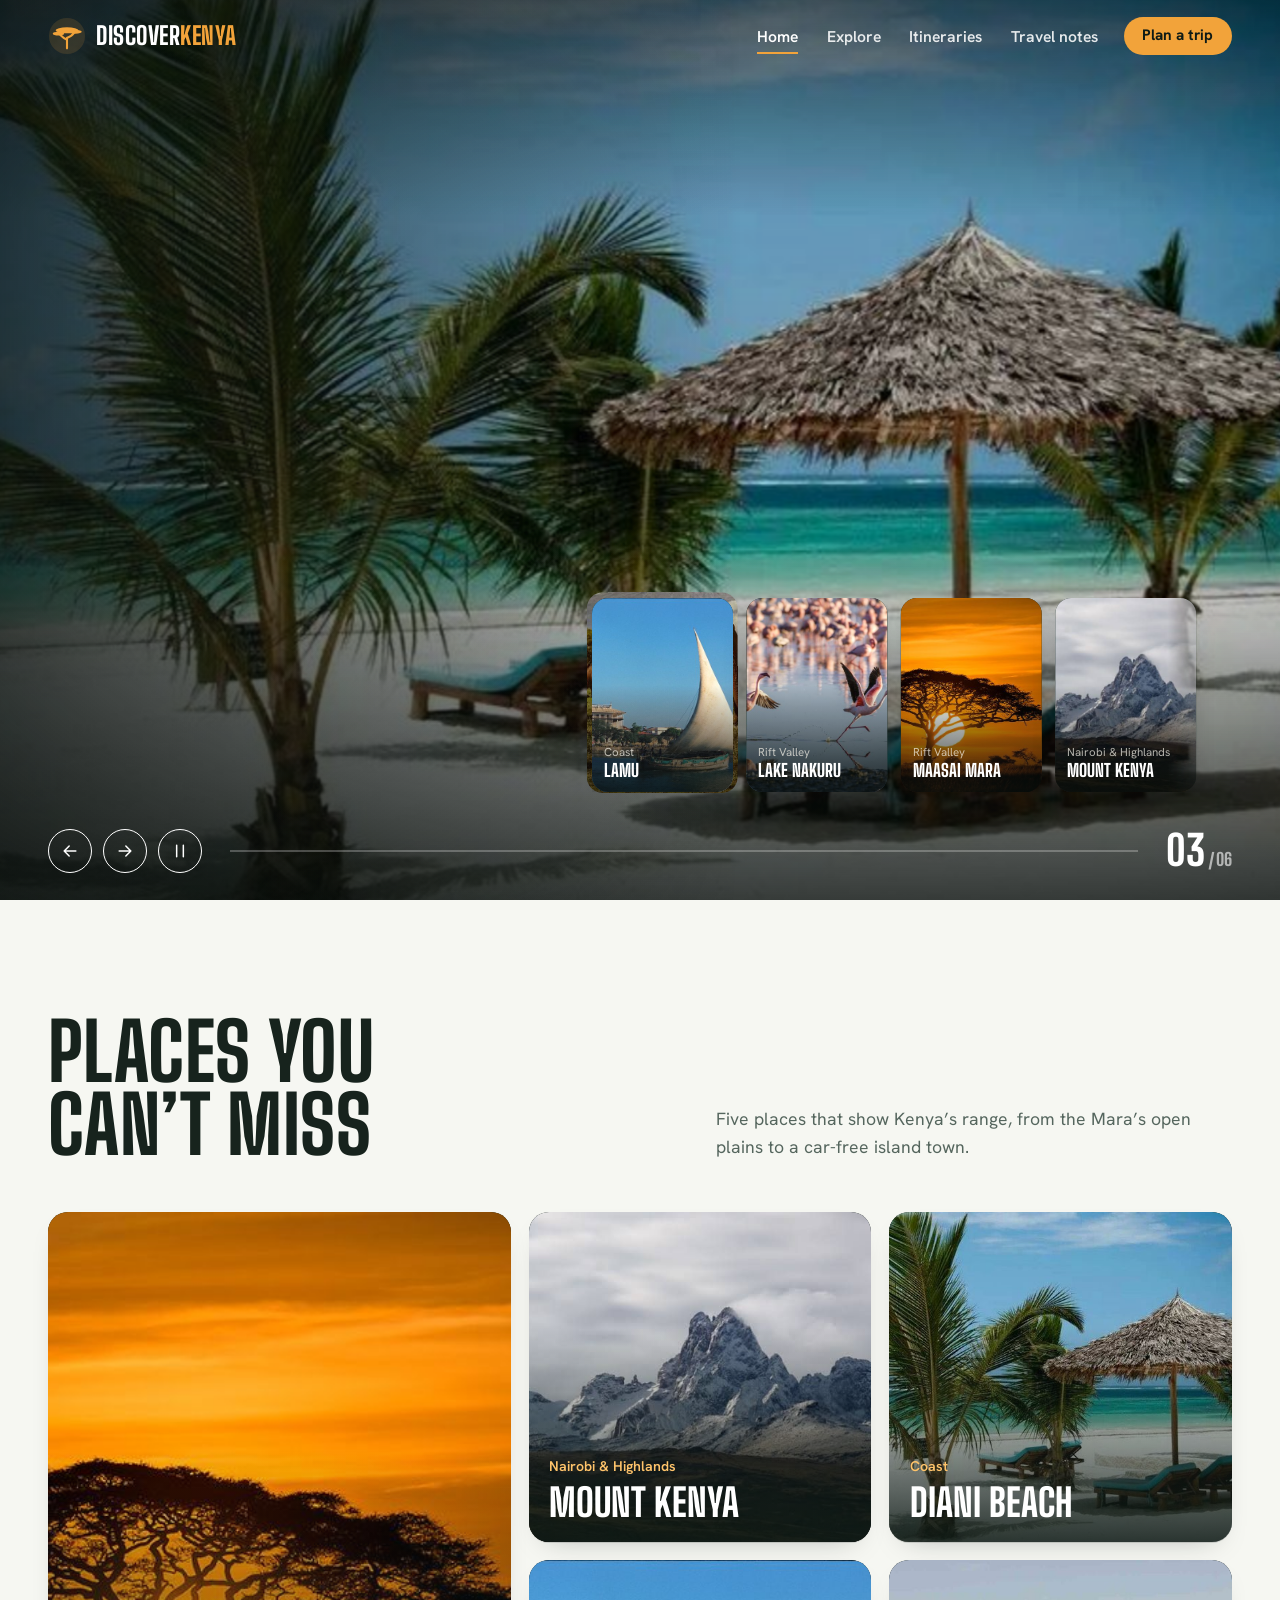
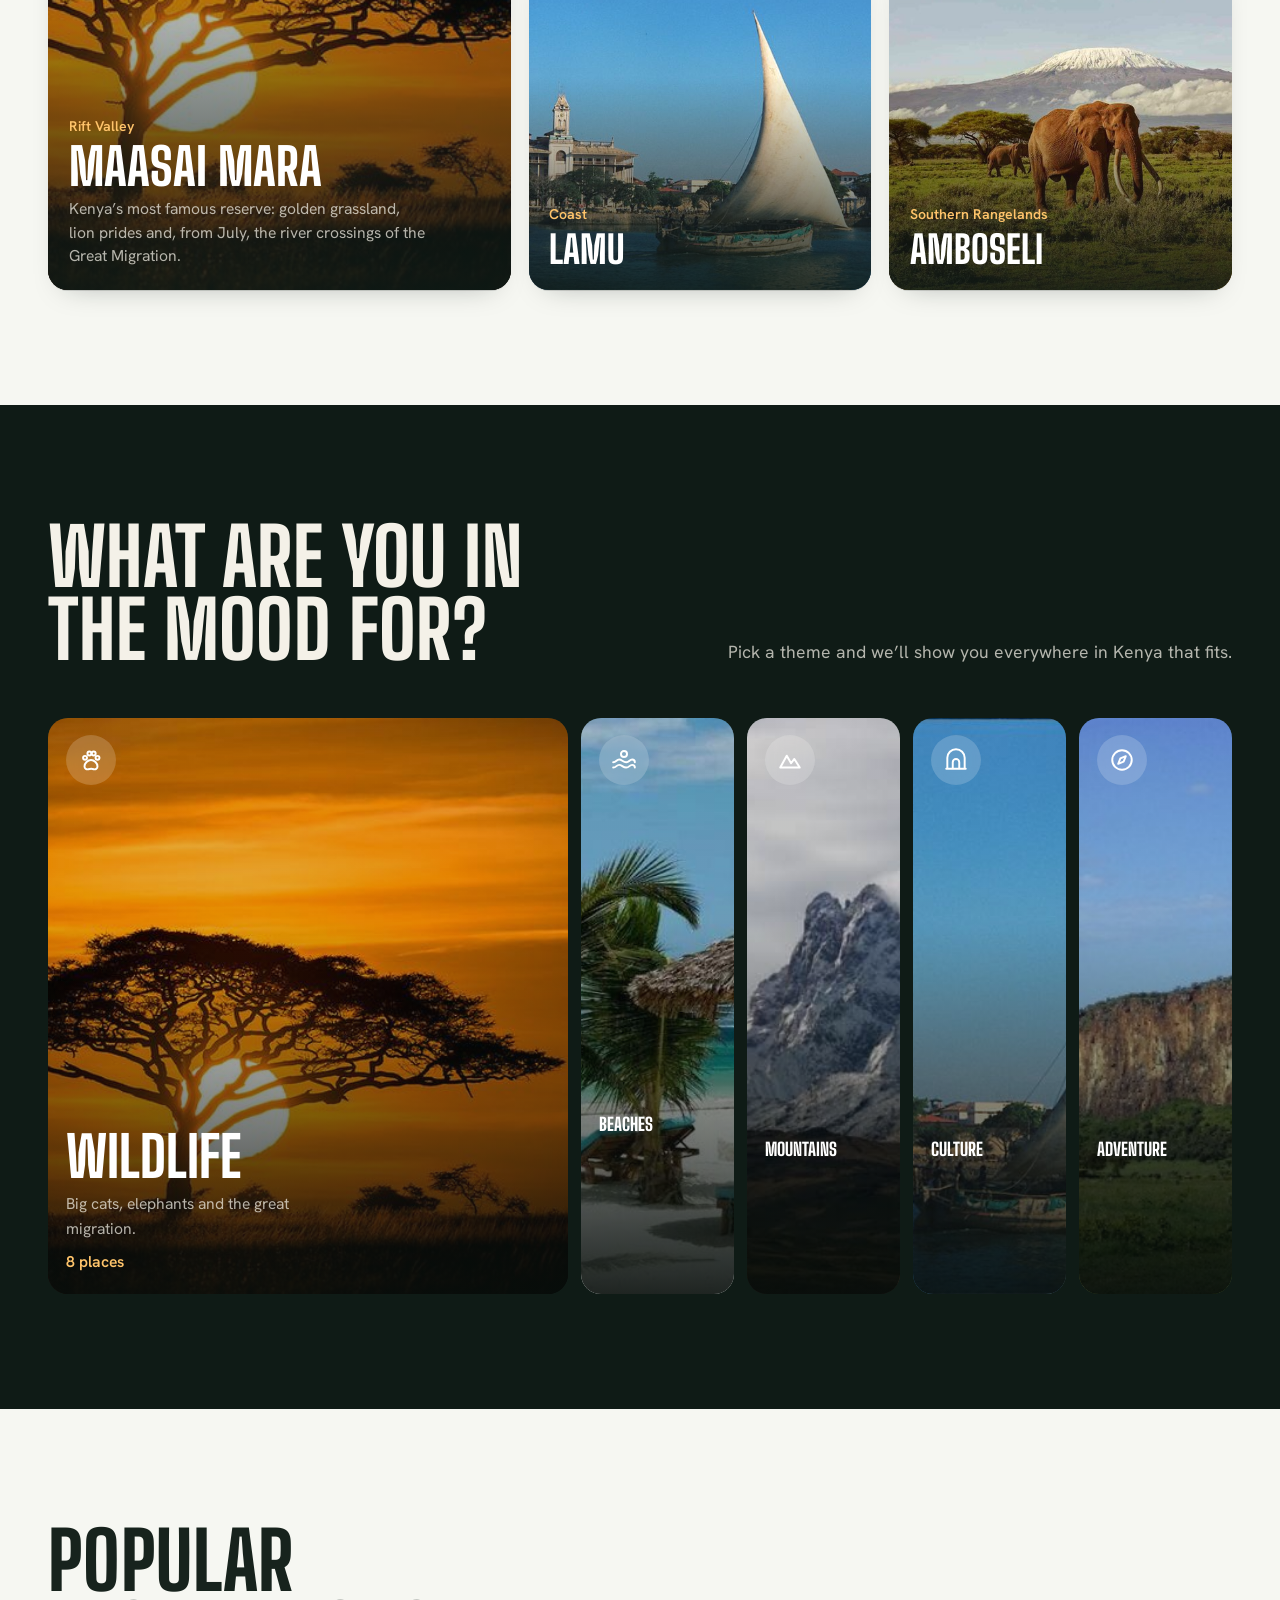
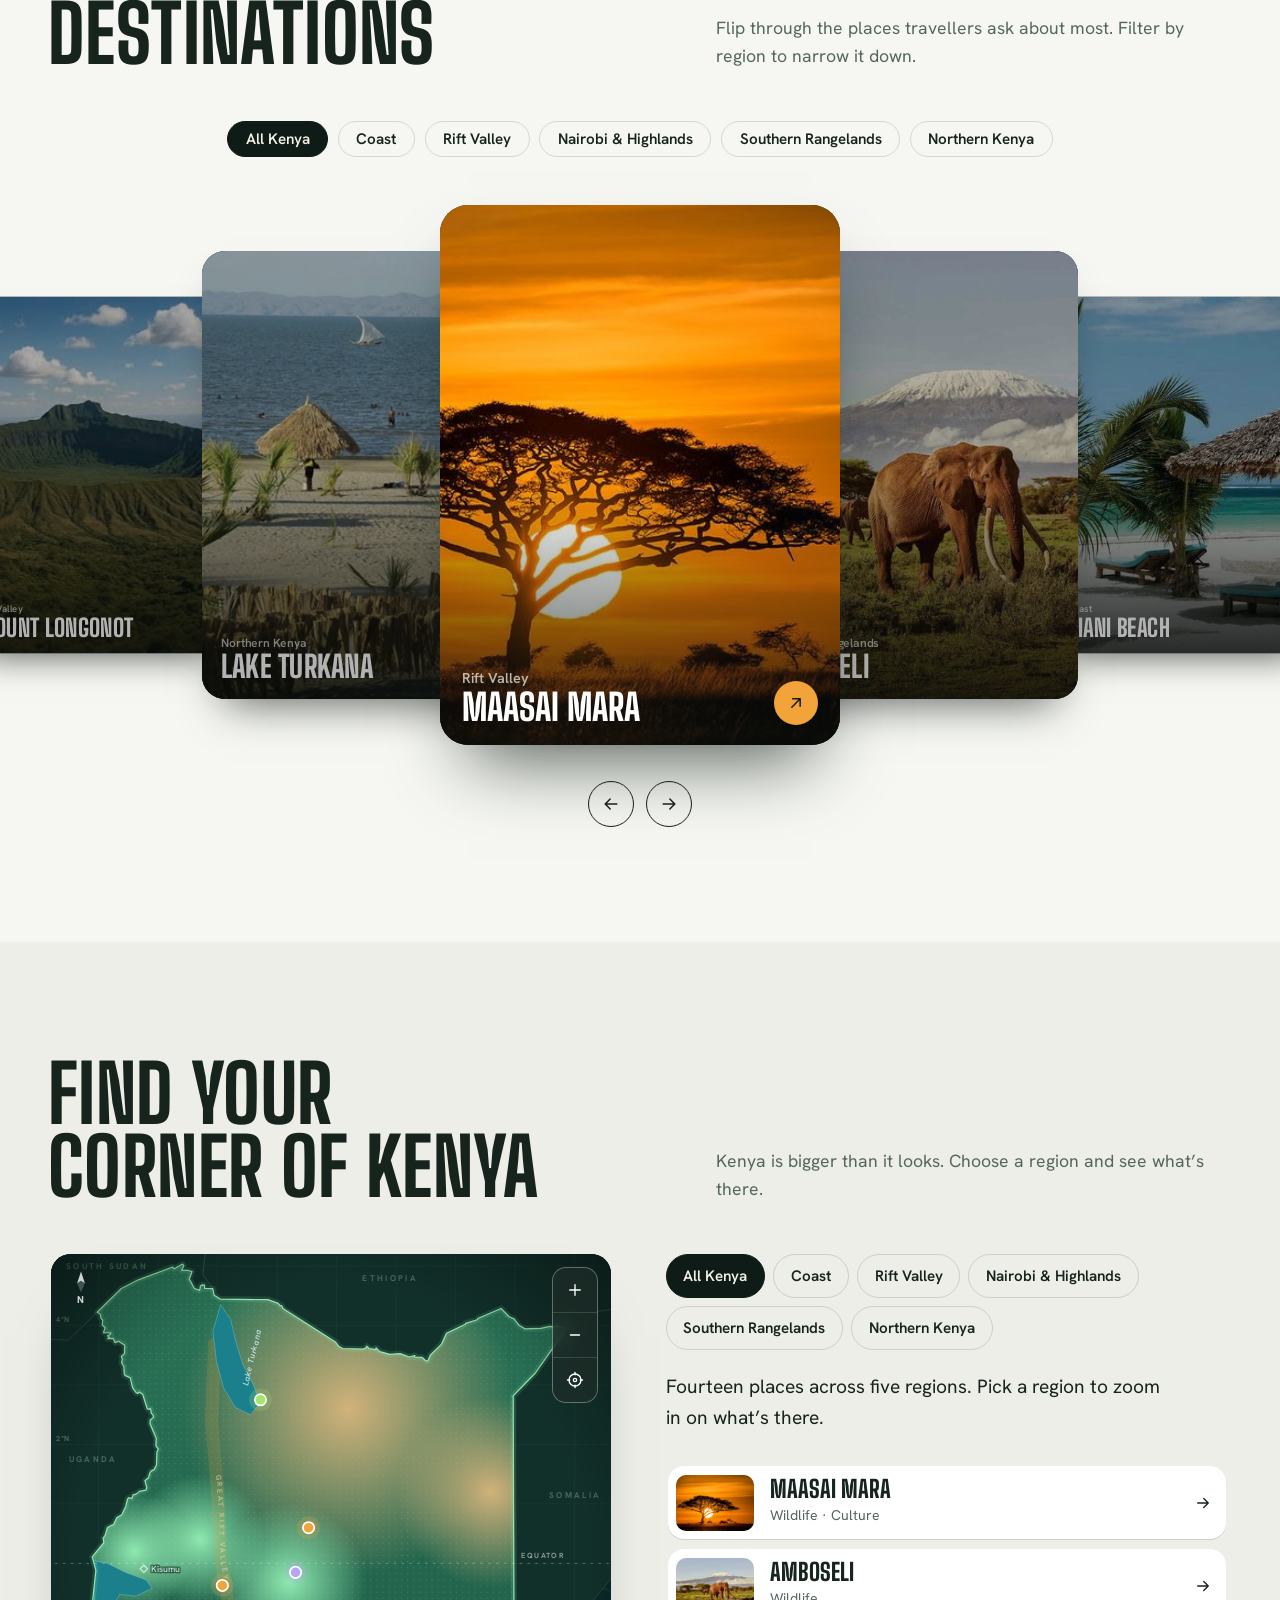
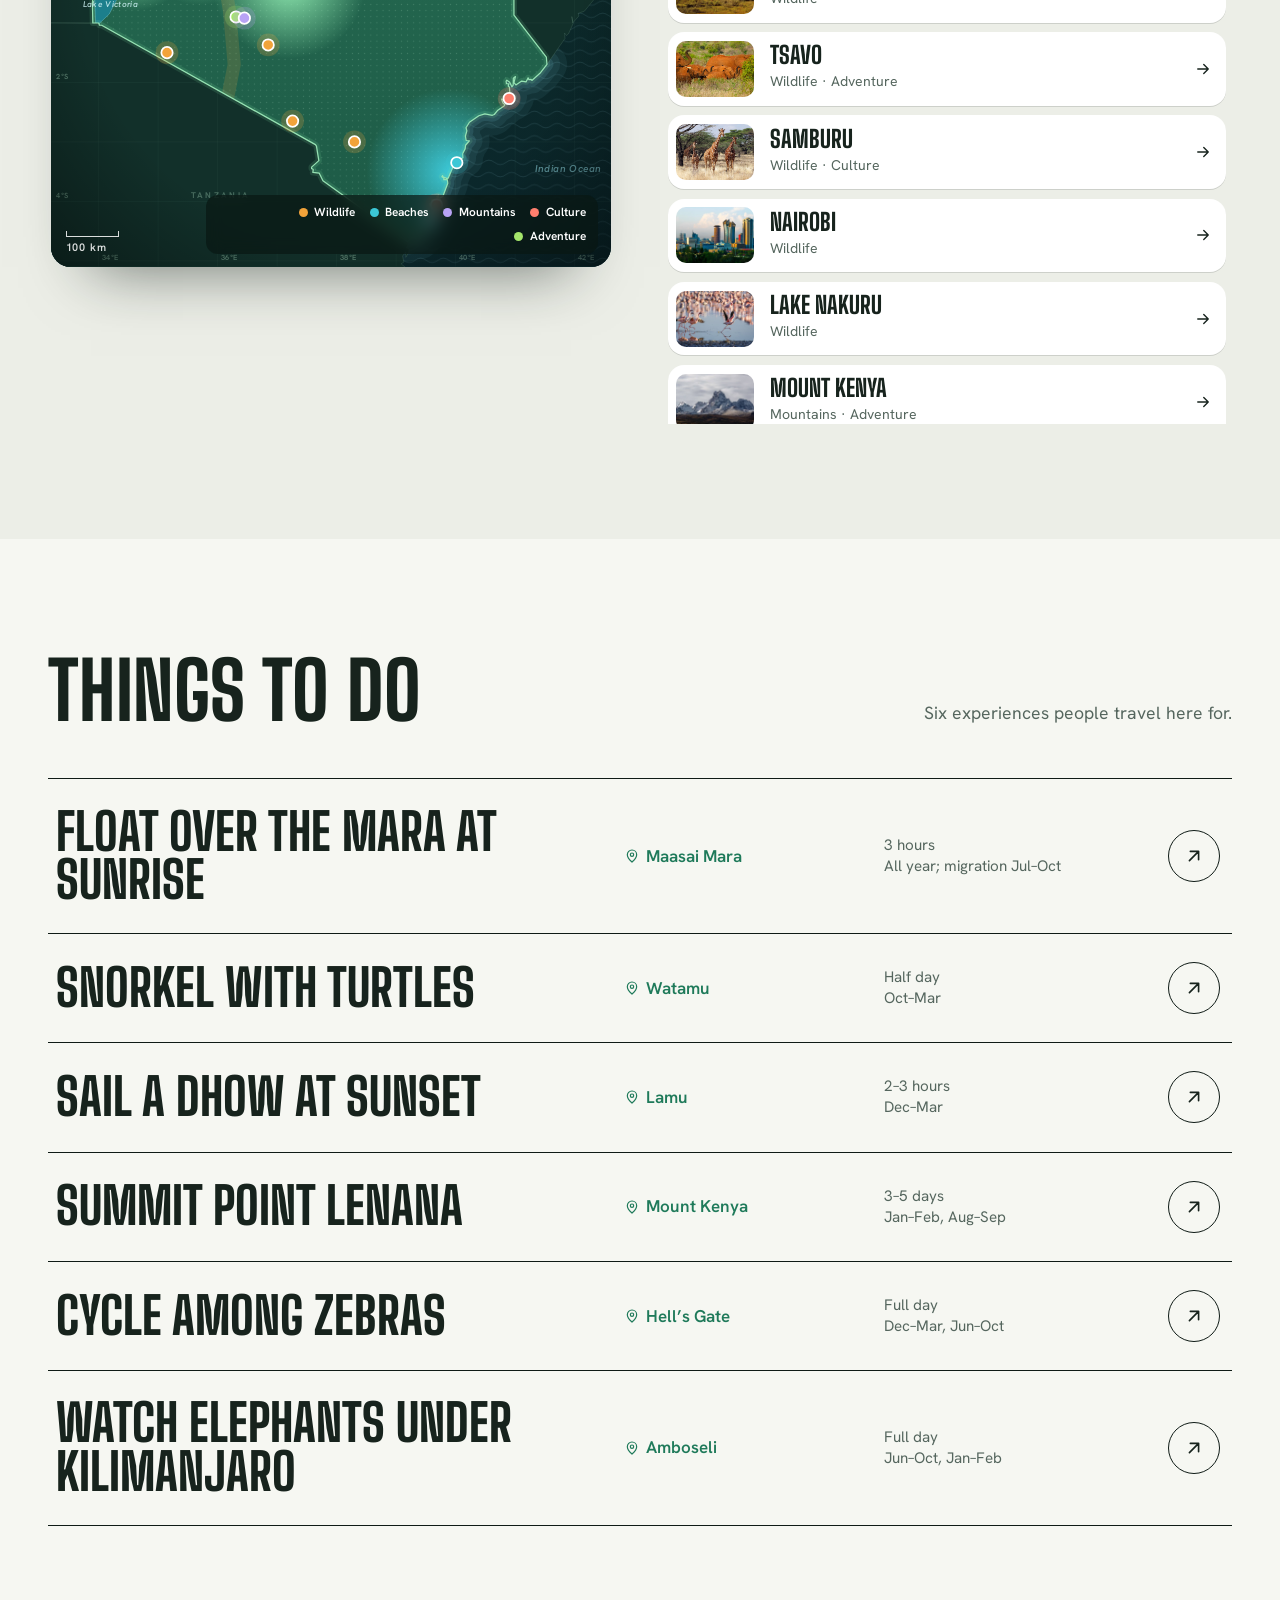
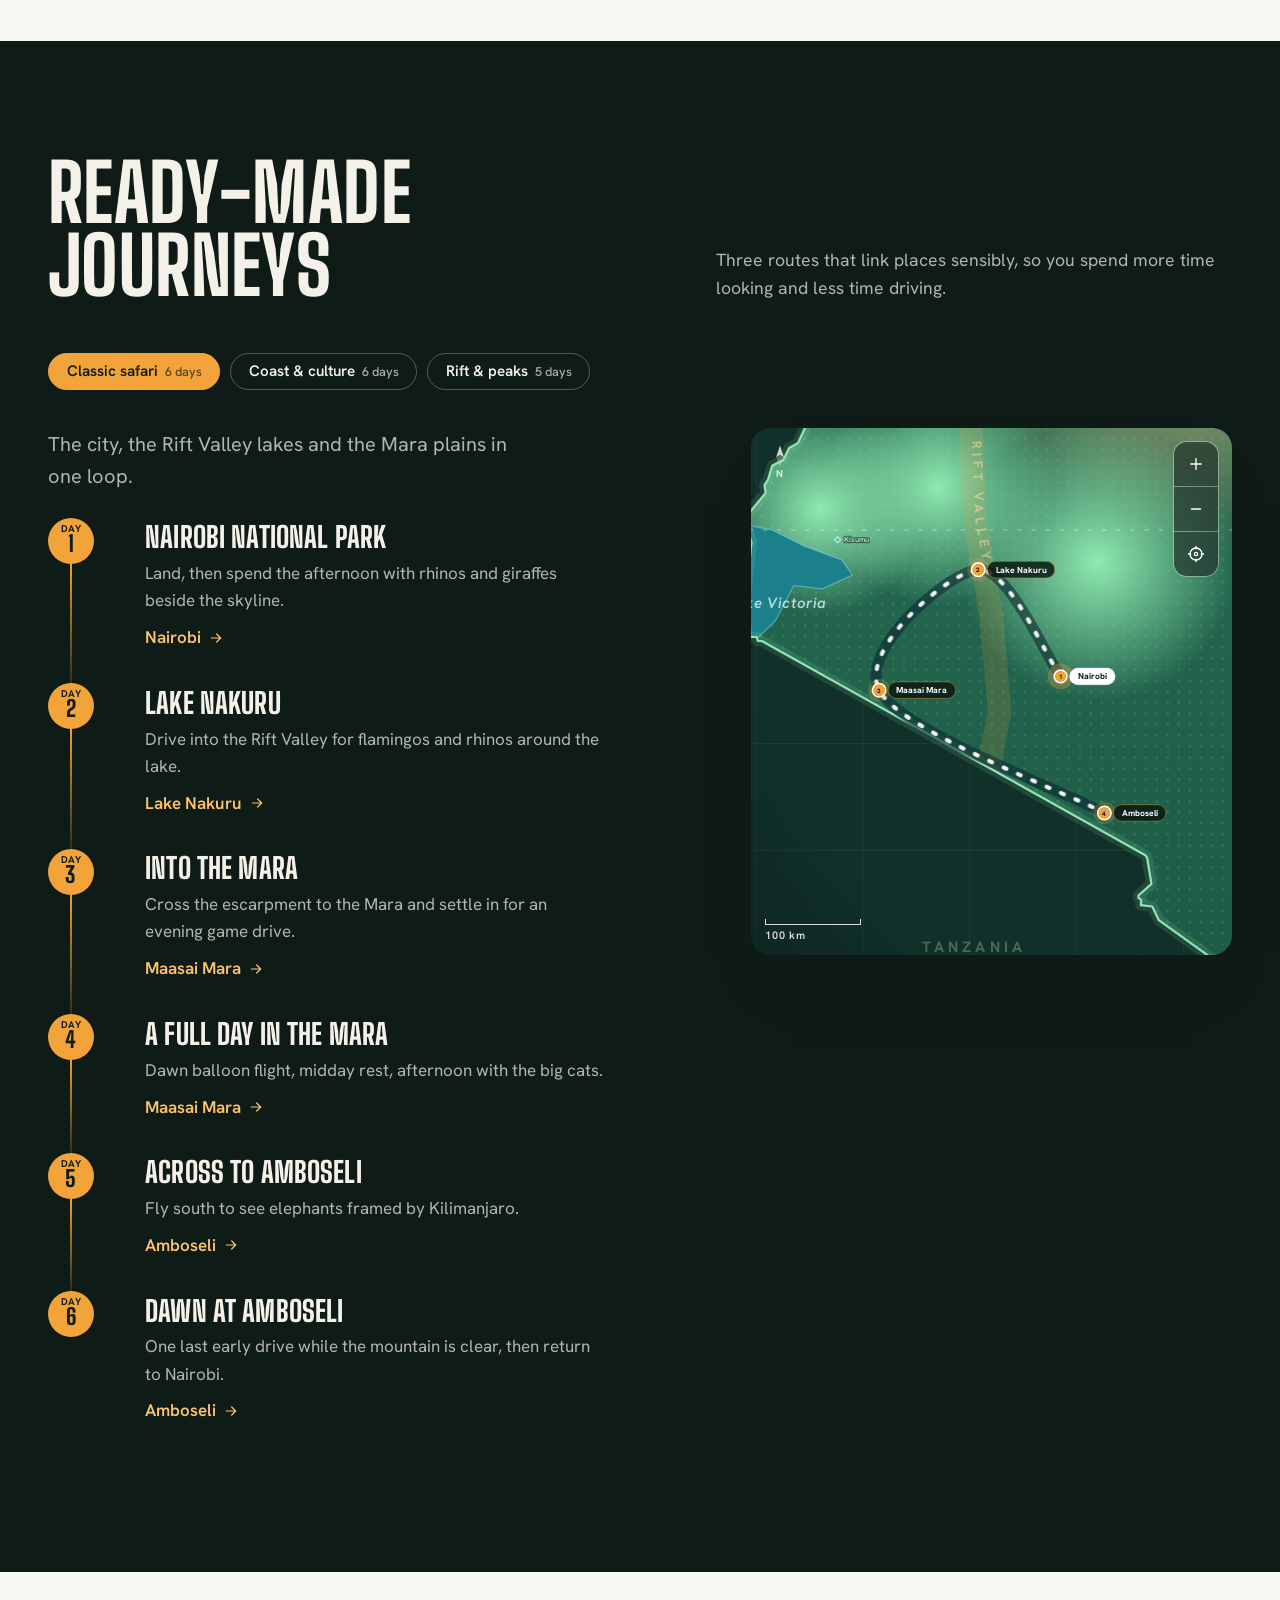
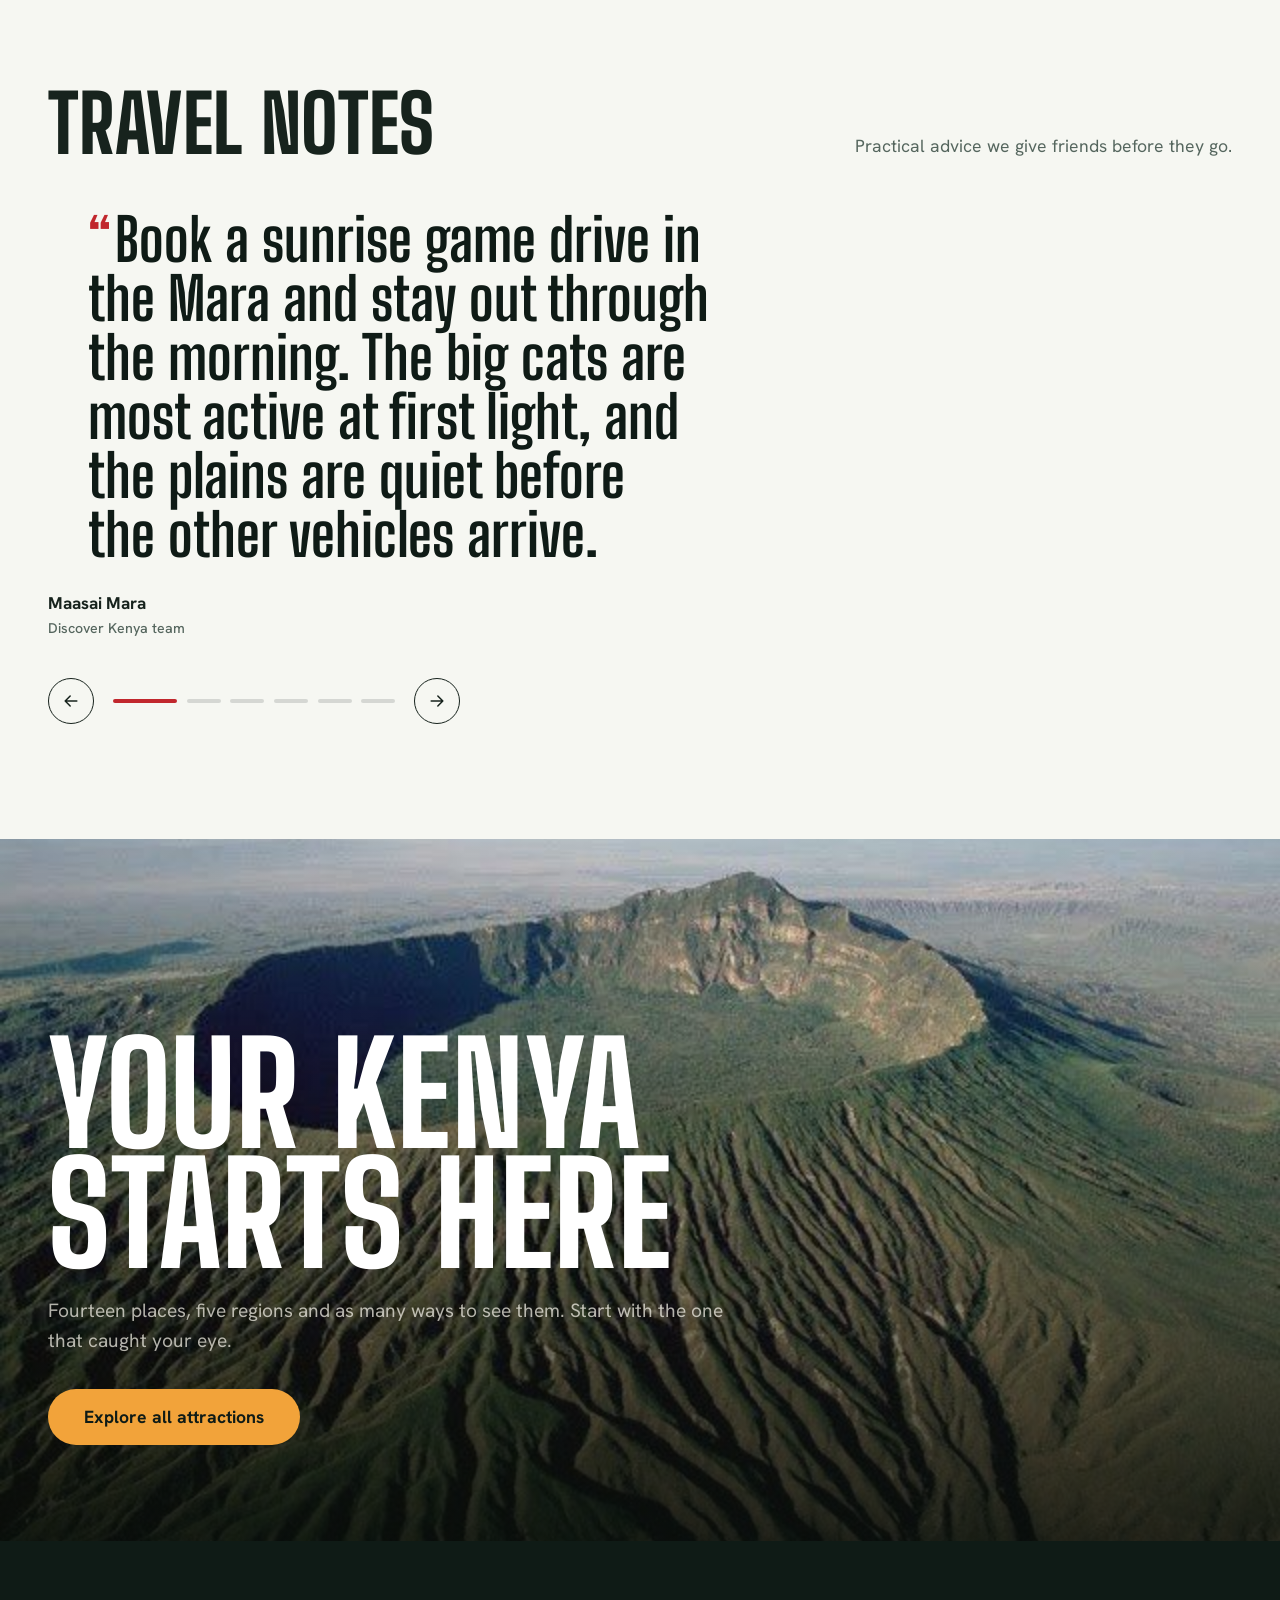
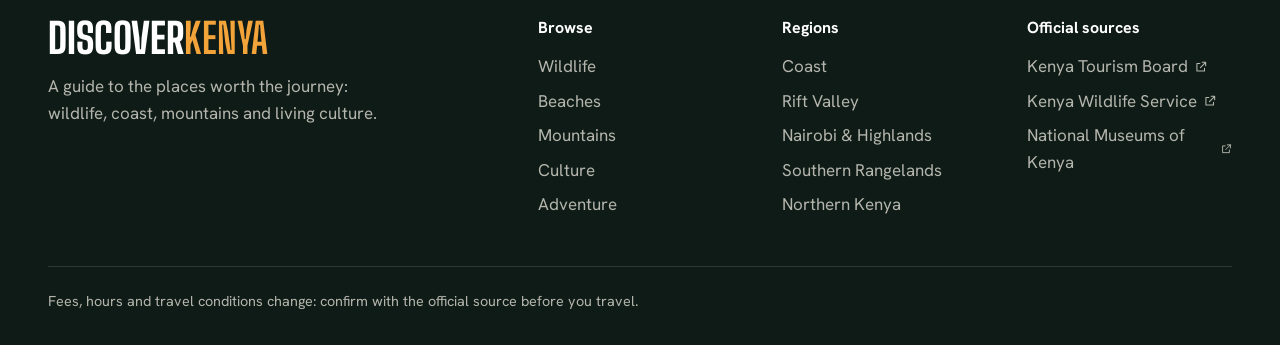
==== index.html @ 77f74a58 "Add files via upload" ====
<!DOCTYPE html>
<html lang="en">
<head>
  <meta charset="UTF-8">
  <meta name="viewport" content="width=device-width, initial-scale=1, viewport-fit=cover">
  <meta name="color-scheme" content="light">
  <meta name="theme-color" content="#0f1b16">
  <title>Discover Kenya — Safaris, Beaches, Mountains and Culture</title>
  <meta name="description" content="Explore Kenya's most remarkable places: wildlife reserves, white-sand coast, glacier-topped mountains and living Swahili culture.">
  <meta name="theme-color" content="#0f1b16">
  <link rel="icon" href="assets/favicon.svg" type="image/svg+xml">

  <link rel="preconnect" href="https://fonts.googleapis.com">
  <link rel="preconnect" href="https://fonts.gstatic.com" crossorigin>
  <link href="https://fonts.googleapis.com/css2?family=Big+Shoulders+Display:wght@700;800;900&family=Hanken+Grotesk:wght@400;500;600;700&display=swap" rel="stylesheet">

  <link rel="stylesheet" href="css/base.css">
  <link rel="stylesheet" href="css/components.css">
  <link rel="stylesheet" href="css/home.css">
</head>
<body data-page="home">

  <a class="skip-link" href="#main">Skip to content</a>
  <header data-site-header></header>

  <main id="main">

    <!-- 1. HERO: the next card grows to fill the screen while the current image expands out -->
    <section class="hero" id="hero" aria-roledescription="carousel" aria-label="Featured destinations">
      <h1 class="visually-hidden">Discover Kenya’s most remarkable places</h1>
      <div class="hero__stage" data-hero-stage>
        <div class="hero__layers" data-hero-layers></div>
        <div class="hero__shade" aria-hidden="true"></div>

        <div class="hero__content" data-hero-content aria-live="polite">
          <p class="hero__region" data-hero-region></p>
          <p class="hero__name display" data-hero-name></p>
          <p class="hero__text" data-hero-text></p>
          <div class="hero__actions">
            <a class="btn btn--lg" href="explore.html" data-hero-link>See this place</a>
            <a class="btn btn--lg btn--glass" href="explore.html">Explore all</a>
          </div>
        </div>

        <div class="hero__rail" data-hero-cards aria-label="Choose a destination"></div>

        <div class="hero__controls">
          <button class="round-btn" type="button" aria-label="Previous destination" data-hero-prev></button>
          <button class="round-btn" type="button" aria-label="Next destination" data-hero-next></button>
          <button class="round-btn hero__pause" type="button" aria-label="Pause slideshow" aria-pressed="false" data-hero-pause></button>
          <div class="hero__progress" aria-hidden="true"><span data-hero-progress></span></div>
          <p class="hero__counter display" data-hero-counter aria-hidden="true"></p>
        </div>
      </div>
    </section>

    <!-- 2. FEATURED ATTRACTIONS -->
    <section class="section featured" id="featured" aria-labelledby="featured-title">
      <div class="wrap">
        <header class="section-head">
          <h2 id="featured-title">Places you can’t miss</h2>
          <p>Five places that show Kenya’s range, from the Mara’s open plains to a car-free island town.</p>
        </header>
        <div class="featured__grid" data-featured-grid></div>
      </div>
    </section>

    <!-- 3. EXPLORE BY CATEGORY -->
    <section class="section section--dark categories" id="categories" aria-labelledby="cat-title">
      <div class="wrap">
        <header class="section-head">
          <h2 id="cat-title">What are you in the mood for?</h2>
          <p>Pick a theme and we’ll show you everywhere in Kenya that fits.</p>
        </header>
        <ul class="cat-list" data-category-list></ul>
      </div>
    </section>

    <!-- 4. POPULAR DESTINATIONS -->
    <section class="section destinations" id="destinations" aria-labelledby="dest-title">
      <div class="wrap">
        <header class="section-head">
          <h2 id="dest-title">Popular destinations</h2>
          <p>Flip through the places travellers ask about most. Filter by region to narrow it down.</p>
        </header>
        <div class="chips destinations__filters" data-destination-filters role="group" aria-label="Filter destinations by region"></div>
      </div>
      <div class="destinations__stage" data-destination-carousel tabindex="0" aria-roledescription="carousel" aria-label="Popular destinations"></div>
      <div class="destinations__nav">
        <button class="round-btn" type="button" aria-label="Previous destination" data-destination-prev></button>
        <button class="round-btn" type="button" aria-label="Next destination" data-destination-next></button>
      </div>
    </section>

    <!-- 5. REGIONAL MAP -->
    <section class="section section--salt regions" id="regions" aria-labelledby="regions-title">
      <div class="wrap">
        <header class="section-head">
          <h2 id="regions-title">Find your corner of Kenya</h2>
          <p>Kenya is bigger than it looks. Choose a region and see what’s there.</p>
        </header>
        <div class="regions__layout">
          <div class="regions__map" data-region-map></div>
          <div class="regions__panel">
            <div class="regions__tabs" role="tablist" aria-label="Regions" data-region-tabs></div>
            <div class="regions__detail" data-region-detail role="tabpanel" aria-live="polite"></div>
          </div>
        </div>
      </div>
    </section>

    <!-- 6. FEATURED EXPERIENCES -->
    <section class="section experiences" id="experiences" aria-labelledby="exp-title">
      <div class="wrap">
        <header class="section-head">
          <h2 id="exp-title">Things to do</h2>
          <p>Six experiences people travel here for.</p>
        </header>
        <ul class="exp-list" data-experience-list></ul>
      </div>
    </section>

    <!-- 7. SUGGESTED ITINERARIES -->
    <section class="section section--dark itineraries" id="itineraries" aria-labelledby="iti-title">
      <div class="wrap">
        <header class="section-head">
          <h2 id="iti-title">Ready-made journeys</h2>
          <p>Three routes that link places sensibly, so you spend more time looking and less time driving.</p>
        </header>
        <div class="chips itineraries__tabs" role="tablist" aria-label="Itineraries" data-itinerary-tabs></div>
        <div class="itineraries__layout">
          <ol class="itinerary" data-itinerary-days></ol>
          <div class="itineraries__map" data-itinerary-map></div>
        </div>
      </div>
    </section>

    <!-- 8. TESTIMONIALS -->
    <section class="section stories" id="stories" aria-labelledby="stories-title">
      <div class="wrap">
        <header class="section-head">
          <h2 id="stories-title">Travel notes</h2>
          <p>Practical advice we give friends before they go.</p>
        </header>
        <div class="stories__slider" data-story-slider>
          <figure class="stories__quote" data-story-quote aria-live="polite"></figure>
          <div class="stories__controls">
            <button class="round-btn" type="button" aria-label="Previous story" data-story-prev></button>
            <div class="stories__dots" data-story-dots></div>
            <button class="round-btn" type="button" aria-label="Next story" data-story-next></button>
          </div>
        </div>
      </div>
    </section>

    <!-- 9. FINAL CTA -->
    <section class="cta" id="cta" aria-labelledby="cta-title">
      <img class="cta__bg" src="images/home-cta.jpg" alt="" width="1600" height="900">
      <div class="cta__inner wrap">
        <h2 id="cta-title">Your Kenya starts here</h2>
        <p>Fourteen places, five regions and as many ways to see them. Start with the one that caught your eye.</p>
        <a class="btn btn--lg" href="explore.html">Explore all attractions</a>
      </div>
    </section>

  </main>

  <footer data-site-footer></footer>

  <script src="js/data.js"></script>
  <script src="js/icons.js"></script>
  <script src="js/geo.js"></script>
  <script src="js/map.js"></script>
  <script src="js/main.js"></script>
  <script src="js/motion.js"></script>
  <script src="js/home.js"></script>
</body>
</html>
---- css/base.css ----
/* ==========================================================================
   base.css — design tokens, reset, typography, layout primitives
   Palette is drawn from the Kenyan flag and the landscape: forest green,
   flag red, sunset amber, with cool salt-grey for reading surfaces.
   ========================================================================== */

:root {
  /* colour */
  --ink: #0f1b16;
  --ink-2: #172a22;
  --forest: #0e4d3a;
  --leaf: #1f7a5a;
  --amber: #f2a33a;
  --amber-2: #ffc46b;
  --flag: #c1272d;
  --salt: #eceee7;
  --paper: #f6f7f2;
  --dust: #d9c7a3;
  --text: #17231d;
  --muted: #55665e;
  --line: rgba(15, 27, 22, .14);
  --on-dark: #f4f1e8;
  --on-dark-muted: rgba(244, 241, 232, .72);

  /* type */
  --font-display: 'Big Shoulders Display', 'Oswald', 'Bebas Neue', 'Arial Narrow', Impact, sans-serif;
  --font-body: 'Hanken Grotesk', 'Segoe UI', system-ui, -apple-system, sans-serif;

  /* shape + space */
  --radius: 20px;
  --radius-sm: 12px;
  --gutter: clamp(1.1rem, 4vw, 3rem);
  --maxw: 1320px;
  --header-h: 72px;

  /* motion */
  --ease: cubic-bezier(.2, .7, .2, 1);
  --ease-out: cubic-bezier(.23, 1, .32, 1);      /* strong ease-out: entrances, reveals */
  --ease-io: cubic-bezier(.77, 0, .175, 1);      /* strong ease-in-out: things moving on screen */
  --safe-top: env(safe-area-inset-top, 0px);
  --safe-bottom: env(safe-area-inset-bottom, 0px);
}

*, *::before, *::after { box-sizing: border-box; }
html { -webkit-text-size-adjust: 100%; -webkit-tap-highlight-color: transparent; overscroll-behavior-x: none; scroll-behavior: smooth; scroll-padding-top: calc(var(--header-h) + 16px); }
body {
  margin: 0; background: var(--paper); color: var(--text);
  font-family: var(--font-body); font-size: 1.0625rem; line-height: 1.6;
  -webkit-font-smoothing: antialiased; text-rendering: optimizeLegibility; overflow-x: clip;
}
img, svg { display: block; max-width: 100%; }
img { height: auto; }
a { color: inherit; text-decoration-thickness: 1px; text-underline-offset: .2em; }
button { font: inherit; color: inherit; cursor: pointer; }
ul, ol { margin: 0; padding: 0; list-style: none; }
h1, h2, h3, h4, p, figure, dl, dd { margin: 0; }
[hidden] { display: none !important; }

/* display type: tall, condensed, set tight */
h1, h2, h3, .display {
  font-family: var(--font-display); font-weight: 800; line-height: .92;
  text-transform: uppercase; letter-spacing: .005em;
}
h2 { font-size: clamp(2.6rem, 6.2vw, 5.2rem); text-wrap: balance; }
h1, h3 { text-wrap: balance; }
.hero__counter, .gal__count, .dial__center b, .when__row dd { font-variant-numeric: tabular-nums; }
select { background-color: #fff; color: var(--ink); }
h3 { font-size: clamp(1.5rem, 2.4vw, 2rem); line-height: 1; }

p { max-width: 62ch; }
.lead { font-size: clamp(1.15rem, 1.6vw, 1.4rem); line-height: 1.55; color: var(--text); }

/* touch: no 300ms delay, no long-press selection on controls, 16px inputs so iOS never zooms */
button, a, [role="button"], summary, select, input { touch-action: manipulation; }
button, [role="button"], .chip, .rtab, .round-btn, .btn { -webkit-user-select: none; user-select: none; -webkit-touch-callout: none; }
input, textarea, select { font-size: max(16px, 1rem); }

/* scroll reveal (js/motion.js tags elements with data-reveal) */
.reveal-ready [data-reveal] { opacity: 0; transform: translate3d(0, 28px, 0); transition: opacity .8s var(--ease-out), transform .9s var(--ease-out); transition-delay: var(--d, 0ms); }
.reveal-ready [data-reveal].is-in { opacity: 1; transform: none; }
.reveal-ready [data-reveal="fade"] { transform: none; }
.reveal-ready [data-reveal="scale"] { transform: scale(.96); }
.reveal-ready [data-reveal="scale"].is-in { transform: none; }

/* accessibility */
:focus-visible { outline: 3px solid var(--amber); outline-offset: 3px; border-radius: 4px; }
.skip-link { position: absolute; left: 1rem; top: -4rem; z-index: 200; background: var(--amber); color: var(--ink); padding: .7rem 1rem; border-radius: 999px; font-weight: 700; transition: top .2s; }
.skip-link:focus { top: 1rem; }
.visually-hidden { position: absolute !important; width: 1px; height: 1px; margin: -1px; overflow: hidden; clip: rect(0 0 0 0); white-space: nowrap; }

/* layout */
.wrap { width: min(100% - 2 * var(--gutter), var(--maxw)); margin-inline: auto; }
.section { padding-block: clamp(4.5rem, 9vw, 8.5rem); }
.section--dark { background: var(--ink); color: var(--on-dark); }
.section--salt { background: var(--salt); }

/* section heading: big display title on the left, a short line on the right */
.section-head { display: grid; gap: 1rem 3rem; margin-bottom: clamp(2rem, 4vw, 3.5rem); align-items: end; }
@media (min-width: 860px) { .section-head { grid-template-columns: 1.2fr 1fr; } .section-head p { justify-self: end; } }
.section-head p { color: var(--muted); font-size: 1.1rem; }
.section--dark .section-head p { color: var(--on-dark-muted); }

@media (prefers-reduced-motion: reduce) {
  html { scroll-behavior: auto; }
  .reveal-ready [data-reveal] { opacity: 1; transform: none; }
  *, *::before, *::after { animation-duration: .01ms !important; animation-iteration-count: 1 !important; transition-duration: .01ms !important; }
}
---- css/components.css ----
/* ==========================================================================
   components.css — header, footer, buttons, chips, cards, map
   ========================================================================== */

/* ---------- buttons ---------- */
.btn {
  display: inline-flex; align-items: center; justify-content: center; gap: .6rem;
  padding: .9rem 1.7rem; border-radius: 999px; border: 1.5px solid transparent;
  background: var(--amber); color: var(--ink); font-weight: 700; text-decoration: none; line-height: 1;
  transition: background .25s var(--ease), color .25s var(--ease), transform .25s var(--ease), border-color .25s;
}
@media (hover: hover) and (pointer: fine) { .btn:hover { background: var(--amber-2); } }
.btn:active { transform: scale(.97); }
.btn--sm { padding: .65rem 1.1rem; font-size: .95rem; }
.btn--lg { padding: 1.15rem 2.2rem; font-size: 1.1rem; }
.btn--ghost { background: transparent; color: inherit; border-color: currentColor; }
@media (hover: hover) and (pointer: fine) { .btn--ghost:hover { background: rgba(255, 255, 255, .14); } }
.btn--dark { background: var(--ink); color: var(--on-dark); }
@media (hover: hover) and (pointer: fine) { .btn--dark:hover { background: var(--forest); } }
.btn--glass { background: rgba(255, 255, 255, .16); color: #fff; backdrop-filter: blur(10px); -webkit-backdrop-filter: blur(10px); border-color: rgba(255, 255, 255, .35); }
@media (hover: hover) and (pointer: fine) { .btn--glass:hover { background: rgba(255, 255, 255, .28); } }

.round-btn {
  display: inline-grid; place-items: center; width: 46px; height: 46px; border-radius: 50%;
  border: 1.5px solid currentColor; background: transparent; transition: background .2s, color .2s, transform .2s var(--ease);
}
@media (hover: hover) and (pointer: fine) { .round-btn:hover { background: var(--amber); border-color: var(--amber); color: var(--ink); } }
.round-btn:active { transform: scale(.92); }
.round-btn[disabled] { opacity: .35; pointer-events: none; }

/* ---------- chips (filter pills) ---------- */
.chips { display: flex; flex-wrap: wrap; gap: .6rem; }
.chip {
  display: inline-flex; align-items: center; gap: .45rem; padding: .55rem 1.1rem; border-radius: 999px;
  border: 1.5px solid var(--line); background: transparent; font-weight: 600; font-size: .95rem; line-height: 1.1;
  transition: background .2s, color .2s, border-color .2s;
}
@media (hover: hover) and (pointer: fine) { .chip:hover { border-color: var(--ink); } }
.chip[aria-pressed="true"], .chip.is-active { background: var(--ink); color: var(--on-dark); border-color: var(--ink); }
.section--dark .chip { border-color: rgba(255, 255, 255, .28); }
@media (hover: hover) and (pointer: fine) { .section--dark .chip:hover { border-color: #fff; } }
.section--dark .chip[aria-pressed="true"] { background: var(--amber); color: var(--ink); border-color: var(--amber); }

/* ---------- site header ---------- */
.site-header { position: fixed; inset: 0 0 auto 0; z-index: 100; padding-top: var(--safe-top); color: #fff; transition: background .35s var(--ease), box-shadow .35s; }
.site-header.is-solid, .site-header.is-open { background: rgba(15, 27, 22, .9); backdrop-filter: blur(14px); -webkit-backdrop-filter: blur(14px); box-shadow: 0 1px 0 rgba(255, 255, 255, .08); }
.site-header__inner { width: min(100% - 2 * var(--gutter), var(--maxw)); margin-inline: auto; height: var(--header-h); display: flex; align-items: center; justify-content: space-between; gap: 1rem; }
.brand { display: inline-flex; align-items: center; gap: .65rem; text-decoration: none; }
.brand__mark { width: 38px; height: 38px; color: var(--amber); }
.brand__name { font-family: var(--font-display); font-weight: 800; text-transform: uppercase; font-size: 1.55rem; letter-spacing: .02em; line-height: 1; }
.brand__name b { font-weight: 800; color: var(--amber); }
.site-nav { display: flex; align-items: center; gap: 1.6rem; }
.site-nav ul { display: flex; gap: 1.8rem; }
.site-nav ul a { text-decoration: none; font-weight: 600; font-size: .98rem; padding: .35rem 0; position: relative; opacity: .88; transition: opacity .2s; }
.site-nav ul a::after { content: ''; position: absolute; left: 0; right: 0; bottom: -2px; height: 2px; background: var(--amber); transform: scaleX(0); transform-origin: left; transition: transform .3s var(--ease); }
@media (hover: hover) and (pointer: fine) { .site-nav ul a:hover { opacity: 1; } }
.site-nav ul a[aria-current="page"]::after { transform: scaleX(1); }
@media (hover: hover) and (pointer: fine) { .site-nav ul a:hover::after { transform: scaleX(1); } }
.site-nav ul a[aria-current="page"] { opacity: 1; }
.nav-toggle { display: none; background: none; border: 0; padding: .4rem; }

@media (max-width: 820px) {
  .nav-toggle { display: inline-grid; }
  .site-nav { position: absolute; top: calc(var(--header-h) + var(--safe-top)); left: 0; right: 0; flex-direction: column; align-items: stretch; gap: 1rem; padding: 0 var(--gutter); background: rgba(15, 27, 22, .96); max-height: 0; overflow: hidden; transition: max-height .4s var(--ease), padding .4s var(--ease); }
  .site-header.is-open .site-nav { max-height: 420px; padding-block: 1.2rem 1.8rem; }
  .site-nav ul { flex-direction: column; gap: .6rem; }
  .site-nav ul a { font-size: 1.3rem; display: inline-block; }
  .site-nav__cta { align-self: flex-start; }
}

/* ---------- site footer ---------- */
.site-footer { background: var(--ink); color: var(--on-dark); padding: clamp(3rem, 6vw, 5rem) var(--gutter) 2rem; }
.site-footer__inner { width: min(100%, var(--maxw)); margin-inline: auto; display: grid; gap: 2.5rem; grid-template-columns: repeat(auto-fit, minmax(190px, 1fr)); }
.site-footer__brand { max-width: 34ch; grid-column: span 2; color: var(--on-dark-muted); }
.site-footer__logo { font-family: var(--font-display); font-weight: 800; text-transform: uppercase; font-size: 2.6rem; line-height: 1; color: #fff; margin-bottom: .8rem; }
.site-footer__logo b { color: var(--amber); }
.site-footer__h { font-family: var(--font-body); font-size: 1rem; font-weight: 700; text-transform: none; letter-spacing: 0; line-height: 1.3; margin-bottom: .9rem; color: #fff; }
.site-footer li + li { margin-top: .45rem; }
.site-footer nav a { color: var(--on-dark-muted); text-decoration: none; display: inline-flex; gap: .35rem; align-items: center; transition: color .2s; }
@media (hover: hover) and (pointer: fine) { .site-footer nav a:hover { color: var(--amber); } }
.site-footer__legal { width: min(100%, var(--maxw)); margin: 3rem auto 0; padding-top: 1.4rem; border-top: 1px solid rgba(255, 255, 255, .12); font-size: .9rem; color: var(--on-dark-muted); max-width: var(--maxw); }
@media (max-width: 640px) { .site-footer__brand { grid-column: auto; } }

/* ---------- attraction card ---------- */
.card { position: relative; display: flex; flex-direction: column; background: #fff; border-radius: var(--radius); overflow: hidden; text-decoration: none; isolation: isolate; box-shadow: 0 1px 0 var(--line), 0 12px 30px -18px rgba(15, 27, 22, .35); transition: transform .45s var(--ease), box-shadow .45s var(--ease); }
@media (hover: hover) and (pointer: fine) { .card:hover { transform: translateY(-5px); box-shadow: 0 1px 0 var(--line), 0 24px 40px -20px rgba(15, 27, 22, .45); } }
.card__media { display: block; aspect-ratio: 4 / 3; overflow: hidden; background: var(--salt); }
.card__media img { width: 100%; height: 100%; object-fit: cover; transition: transform .9s var(--ease); }
@media (hover: hover) and (pointer: fine) { .card:hover .card__media img { transform: scale(1.06); } }
.card__body { display: flex; flex-direction: column; gap: .35rem; padding: 1.2rem 1.3rem 1.4rem; flex: 1; }
.card__meta { font-size: .88rem; font-weight: 600; color: var(--leaf); }
.card__title { font-family: var(--font-display); font-weight: 800; text-transform: uppercase; font-size: 2rem; line-height: .95; color: var(--ink); }
.card__text { color: var(--muted); font-size: .98rem; line-height: 1.5; }
.card__go { position: absolute; top: 1rem; right: 1rem; display: grid; place-items: center; width: 42px; height: 42px; border-radius: 50%; background: var(--amber); color: var(--ink); transform: scale(.6) rotate(-30deg); opacity: 0; transition: transform .4s var(--ease), opacity .3s; }
.card:focus-visible .card__go { transform: none; opacity: 1; }
@media (hover: hover) and (pointer: fine) { .card:hover .card__go { transform: none; opacity: 1; } }

/* overlay variant: text sits on the image */
.card--overlay { background: var(--ink); color: #fff; }
.card--overlay .card__media { position: absolute; inset: 0; aspect-ratio: auto; }
.card--overlay::after { content: ''; position: absolute; inset: 0; z-index: -1; background: linear-gradient(180deg, rgba(15, 27, 22, 0) 35%, rgba(15, 27, 22, .88) 100%); pointer-events: none; }
.card--overlay .card__media { z-index: -2; }
.card--overlay .card__body { margin-top: auto; justify-content: flex-end; }
.card--overlay .card__meta { color: var(--amber-2); }
.card--overlay .card__title { color: #fff; font-size: clamp(2.2rem, 4vw, 3.4rem); }
.card--overlay .card__text { color: var(--on-dark-muted); max-width: 40ch; }

/* ---------- Kenya map (js/map.js) ---------- */
.kmap { position: relative; border-radius: var(--radius); overflow: hidden; background: #0a2630; color: #fff; isolation: isolate; box-shadow: 0 1px 0 rgba(255, 255, 255, .06) inset, 0 40px 60px -40px rgba(15, 27, 22, .7); --pin: 1; }
.kmap__frame { aspect-ratio: 640 / 700; }
.kmap__svg { width: 100%; height: 100%; display: block; touch-action: pan-y; cursor: default; }
.kmap.is-zoomed .kmap__svg { cursor: grab; touch-action: none; }
.kmap__nb { fill: #12302a; stroke: rgba(180, 230, 200, .18); stroke-width: .8; }
.kmap__grat line { stroke: #bff0d2; stroke-opacity: .07; stroke-width: .6; }
.kmap__grat-labels text { fill: #bff0d2; opacity: .4; font: 600 8.5px var(--font-body); letter-spacing: .04em; }
.kmap__land { stroke: none; }
.kmap__border-glow { fill: none; stroke: #7fe0a4; stroke-opacity: .14; stroke-width: 7; stroke-linejoin: round; }
.kmap__border { fill: none; stroke: #9be8b8; stroke-width: 1.4; stroke-linejoin: round; opacity: .95; }
.kmap__lake { fill: #1c7f8c; stroke: #8fe3ec; stroke-opacity: .45; stroke-width: .8; }
.kmap__rift { fill: none; stroke: #f2a33a; stroke-opacity: .16; stroke-width: 15; stroke-linecap: round; stroke-linejoin: round; }
.kmap__rift-label { fill: #ffd9a0; font: 700 8.5px var(--font-body); letter-spacing: .32em; opacity: .55; }
.kmap__country { fill: #bff0d2; opacity: .3; font: 700 9.5px var(--font-body); letter-spacing: .28em; }
.kmap__water { fill: #8fd6e0; opacity: .6; font: italic 600 11.5px var(--font-body); letter-spacing: .04em; }
.kmap__water--lake { font-size: 9.5px; fill: #d4f6f9; opacity: .8; }
.kmap__equator { stroke: #fff; stroke-opacity: .32; stroke-width: 1; stroke-dasharray: 2 7; stroke-linecap: round; }
.kmap__equator-label { fill: #fff; opacity: .5; font: 700 8.5px var(--font-body); letter-spacing: .2em; }
.kmap__glows circle { opacity: 0; transition: opacity .7s var(--ease-out); }
.kmap[data-region="coast"] [data-region="coast"], .kmap[data-region="rift"] [data-region="rift"], .kmap[data-region="highlands"] [data-region="highlands"],
.kmap[data-region="south"] [data-region="south"], .kmap[data-region="north"] [data-region="north"] { opacity: .55; }

.kmap__route-halo { fill: none; stroke: #0a2630; stroke-opacity: .55; stroke-width: 7; stroke-linecap: round; stroke-linejoin: round; }
.kmap__route { fill: none; stroke: #fff; stroke-width: 2.6; stroke-linecap: round; stroke-linejoin: round; stroke-dasharray: 2 8; opacity: .95; }
.kmap__route.is-drawn { animation: kmap-flow 1.6s linear infinite, kmap-fade .9s var(--ease-out) both; }
@keyframes kmap-flow { to { stroke-dashoffset: -20; } }
@keyframes kmap-fade { from { opacity: 0; } to { opacity: .95; } }

.kmap__city rect { fill: none; stroke: #fff; stroke-opacity: .7; stroke-width: 1.4; }
.kmap__city text { fill: #fff; opacity: .55; font: 600 10px var(--font-body); paint-order: stroke; stroke: #0b2018; stroke-width: 3px; stroke-linejoin: round; }
.kmap__city.is-off { opacity: 0; }
.kmap__city { transition: opacity .25s; }

.kmap__pin { cursor: pointer; outline: none; transition: opacity .35s; }
.kmap__pin.is-hidden { opacity: 0; pointer-events: none; }
.kmap__halo { fill: var(--c); opacity: .22; transition: r .3s var(--ease-out), opacity .3s; }
.kmap__dot { fill: var(--c); stroke: #fff; stroke-width: 2; transition: r .3s var(--ease-out); }
.kmap__num { fill: #0f1b16; font: 800 8.5px var(--font-body); opacity: 0; pointer-events: none; }
.kmap__pin.has-num .kmap__dot { r: 9; } .kmap__pin.has-num .kmap__halo { r: 15; } .kmap__pin.has-num .kmap__num { opacity: 1; }
.kmap__pulse { fill: var(--c); opacity: 0; transform-box: fill-box; transform-origin: center; pointer-events: none; }
.kmap__pin.is-active .kmap__pulse { animation: kmap-pulse 2s var(--ease-out) infinite; }
.kmap__pin.is-active .kmap__dot { r: 8.5; } .kmap__pin.is-active .kmap__halo { r: 17; opacity: .32; }
.kmap__pin:focus-visible .kmap__halo { opacity: .5; stroke: #fff; stroke-width: 1.5; }
@media (hover: hover) and (pointer: fine) { .kmap__pin:hover .kmap__dot { r: 8.5; } .kmap__pin:hover .kmap__halo { r: 17; opacity: .32; } }
@keyframes kmap-pulse { 0% { opacity: .6; transform: scale(.55); } 100% { opacity: 0; transform: scale(2.3); } }

.kmap__lab { opacity: 0; transition: opacity .3s; pointer-events: none; }
.kmap__lab rect { fill: rgba(9, 24, 19, .84); stroke: var(--c); stroke-opacity: .55; stroke-width: 1; }
.kmap__lab text { fill: #fff; font: 700 11.5px var(--font-body); }
.kmap__pin.show-label .kmap__lab { opacity: 1; }
.kmap__lab.is-off { opacity: 0 !important; }
.kmap__pin.is-active.show-label .kmap__lab rect { fill: #fff; stroke: #fff; }
.kmap__pin.is-active.show-label .kmap__lab text { fill: var(--ink); }

.kmap__tip { position: absolute; z-index: 4; transform: translate(-50%, -100%); display: flex; align-items: center; gap: .7rem; padding: .45rem .8rem .45rem .45rem; background: #fff; color: var(--ink); border-radius: 14px; box-shadow: 0 18px 34px -10px rgba(0, 0, 0, .6); pointer-events: none; white-space: nowrap; animation: kmap-tip .22s var(--ease-out) both; }
.kmap__tip.is-below { transform: translate(-50%, 0); }
.kmap__tip img { width: 56px; height: 42px; border-radius: 9px; object-fit: cover; }
.kmap__tip span { display: flex; flex-direction: column; line-height: 1.2; }
.kmap__tip strong { font-weight: 700; font-size: .95rem; }
.kmap__tip small { color: var(--muted); font-size: .8rem; }
@keyframes kmap-tip { from { opacity: 0; scale: .94; } to { opacity: 1; scale: 1; } }

.kmap__ctrl { position: absolute; z-index: 3; right: .8rem; top: .8rem; display: grid; gap: 1px; border-radius: 14px; overflow: hidden; background: rgba(255, 255, 255, .16); backdrop-filter: blur(10px); -webkit-backdrop-filter: blur(10px); border: 1px solid rgba(255, 255, 255, .22); }
.kmap__ctrl button { display: grid; place-items: center; width: 44px; height: 44px; border: 0; background: rgba(9, 24, 19, .6); color: #fff; transition: background .2s, color .2s; }
.kmap__ctrl button:active { background: var(--amber); color: var(--ink); }
@media (hover: hover) and (pointer: fine) { .kmap__ctrl button:hover { background: var(--amber); color: var(--ink); } }
.kmap__compass { position: absolute; z-index: 2; left: .9rem; top: .9rem; display: grid; justify-items: center; width: 30px; opacity: .8; pointer-events: none; }
.kmap__compass svg { width: 26px; height: 26px; } .kmap__compass span { font: 800 .62rem var(--font-body); letter-spacing: .1em; margin-top: -2px; }
.kmap__scale { position: absolute; z-index: 2; left: .9rem; bottom: .8rem; display: flex; flex-direction: column; gap: .2rem; font: 600 .68rem var(--font-body); letter-spacing: .08em; opacity: .85; pointer-events: none; }
.kmap__scale i { display: block; width: var(--w, 60px); height: 6px; border: 1.5px solid #fff; border-top: 0; }
.kmap__legend { position: absolute; z-index: 2; right: .8rem; bottom: .8rem; display: flex; flex-wrap: wrap; justify-content: flex-end; gap: .3rem .9rem; max-width: 70%; padding: .5rem .8rem; border-radius: 12px; background: rgba(9, 24, 19, .7); backdrop-filter: blur(8px); -webkit-backdrop-filter: blur(8px); font-size: .74rem; font-weight: 600; }
.kmap__legend li { display: inline-flex; align-items: center; gap: .4rem; } .kmap__legend i { width: 9px; height: 9px; border-radius: 50%; }
@media (max-width: 560px) { .kmap__legend { display: none; } }

/* ---------- touch: press feedback, hit areas, safe areas (mobile-native pass) ---------- */
.chip, .rtab, .seg__btn { transition-property: background-color, color, border-color, transform; transition-duration: .2s; }
.chip:active, .rtab:active, .seg__btn:active { transform: scale(.96); }
.card:active, .ritem:active, .anext:active { transform: scale(.985); transition-duration: .12s; }
@media (pointer: coarse) {
  .chip, .rtab { min-height: 44px; }
  .stories__dots button { position: relative; }
  .stories__dots button::after { content: ''; position: absolute; inset: -20px -4px; }
}
.site-footer { padding-bottom: calc(2rem + var(--safe-bottom)); }
@media (max-width: 820px) { .site-header.is-open .site-nav { max-height: min(420px, 80dvh); } }
---- css/home.css ----
/* ==========================================================================
   home.css — index.html
   ========================================================================== */

/* ---------- 1. HERO ----------
   Stack order: resting layer (z1) < outgoing layer (z2) < incoming layer (z3).
   The incoming layer is clipped to the card it came from, then the clip opens
   to the full stage (js/home.js drives it with the Web Animations API).      */
.hero { --p: 0; position: relative; height: 100svh; min-height: 640px; background: var(--ink); overflow: hidden; }
.hero__stage { position: absolute; inset: 0; overflow: hidden; color: #fff; touch-action: pan-y; transform-origin: 50% 0; transform: scale(calc(1 - var(--p) * .06)); border-radius: calc(var(--p) * 30px); }

.hero__layers { position: absolute; inset: 0; background: var(--ink); }
.hero__layer { position: absolute; inset: 0; overflow: hidden; visibility: hidden; }
.hero__layer.is-rest { visibility: visible; z-index: 1; }
.hero__layer.is-out { visibility: visible; z-index: 2; }
.hero__layer.is-in { visibility: visible; z-index: 3; }
.hero__img { position: absolute; inset: 0; width: 100%; height: 100%; object-fit: cover; object-position: center; -webkit-user-drag: none; user-select: none; }

.hero__shade { position: absolute; inset: 0; z-index: 4; pointer-events: none; background: linear-gradient(90deg, rgba(8, 14, 11, .72), rgba(8, 14, 11, 0) 58%), linear-gradient(0deg, rgba(8, 14, 11, .78), rgba(8, 14, 11, 0) 40%), linear-gradient(180deg, rgba(8, 14, 11, .55), rgba(8, 14, 11, 0) 24%); }

/* supporting text, left side */
.hero__content { position: absolute; z-index: 5; left: var(--gutter); bottom: clamp(5.6rem, 12vh, 7.4rem); width: min(440px, calc(100% - 2 * var(--gutter))); transition: opacity .35s var(--ease-out), transform .45s var(--ease-out); }
.hero__content.is-leaving { opacity: 0; transform: translateY(14px); transition-duration: .28s; }
.hero__region { display: flex; align-items: center; gap: .8rem; font-weight: 600; color: var(--amber-2); margin-bottom: .7rem; }
.hero__region::before { content: ''; width: 34px; height: 2px; background: var(--amber); }
.hero__name { font-size: clamp(2.5rem, 5.2vw, 4.6rem); font-weight: 800; line-height: .92; margin-bottom: 1rem; text-wrap: balance; }
.hero__text { color: var(--on-dark-muted); font-size: 1.1rem; margin-bottom: 1.6rem; max-width: 40ch; }
.hero__actions { display: flex; flex-wrap: wrap; gap: .8rem; }
.hero__content.is-entering > * { animation: hero-rise .8s var(--ease-out) both; }
.hero__content.is-entering > :nth-child(2) { animation-delay: .06s; } .hero__content.is-entering > :nth-child(3) { animation-delay: .12s; } .hero__content.is-entering > :nth-child(4) { animation-delay: .18s; }
@keyframes hero-rise { from { opacity: 0; transform: translateY(20px); } to { opacity: 1; transform: none; } }

/* next-up cards: absolutely placed by --r (0 = on stage, hidden; 1… = in the rail) */
.hero__rail { --cw: clamp(112px, 11vw, 150px); --ch: calc(var(--cw) * 1.38); --gap: .85rem; position: absolute; z-index: 5; right: var(--gutter); bottom: clamp(5.6rem, 12vh, 7.4rem); width: min(50vw, 700px); height: var(--ch); overflow: hidden; -webkit-mask-image: linear-gradient(90deg, #000 90%, transparent); mask-image: linear-gradient(90deg, #000 90%, transparent); }
.rcard { position: absolute; left: 0; bottom: 0; width: var(--cw); height: var(--ch); padding: 0; border: 0; border-radius: 16px; overflow: hidden; background: var(--ink-2); color: #fff; text-align: left; box-shadow: 0 18px 30px -14px rgba(0, 0, 0, .6);
  transform: translateX(calc((var(--r) - 1) * (var(--cw) + var(--gap)))); opacity: 1;
  transition: transform .9s var(--ease-io), opacity .4s var(--ease-out); touch-action: manipulation; }
.rcard[data-r="0"] { opacity: 0; pointer-events: none; }
.rcard.is-snap { transition: none; }
.rcard.is-fade { transition: opacity .25s var(--ease-out); opacity: 0; }
.rcard:active { scale: .97; }
.rcard img { position: absolute; inset: 0; width: 100%; height: 100%; object-fit: cover; object-position: center; }
.rcard::after { content: ''; position: absolute; inset: 0; background: linear-gradient(0deg, rgba(8, 14, 11, .85), rgba(8, 14, 11, 0) 55%); }
.rcard__text { position: absolute; left: .75rem; right: .75rem; bottom: .75rem; z-index: 1; display: flex; flex-direction: column; line-height: 1.1; }
.rcard__text small { font-size: .72rem; color: var(--on-dark-muted); }
.rcard__text b { font-family: var(--font-display); font-weight: 800; text-transform: uppercase; font-size: 1.1rem; margin-top: .15rem; }

.hero__controls { position: absolute; z-index: 6; left: var(--gutter); right: var(--gutter); bottom: max(clamp(1.1rem, 3vh, 2rem), env(safe-area-inset-bottom)); display: flex; align-items: center; gap: .7rem; }
.hero__controls .round-btn { width: 44px; height: 44px; color: #fff; }
.hero__progress { flex: 1; height: 2px; background: rgba(255, 255, 255, .25); margin-inline: 1rem; overflow: hidden; }
.hero__progress span { display: block; height: 100%; background: var(--amber); transform-origin: left; transform: scaleX(0); }
.hero__progress span.run { animation: hero-progress var(--hold, 3s) linear forwards; }
.hero__stage.is-paused .hero__progress span.run, .hero__stage.is-offscreen .hero__progress span.run { animation-play-state: paused; }
@keyframes hero-progress { to { transform: scaleX(1); } }
.hero__counter { font-size: 2.6rem; font-weight: 800; line-height: 1; }
.hero__counter span { font-size: 1.1rem; opacity: .6; margin-left: .15rem; }

@media (max-width: 900px) {
  .hero__content { right: var(--gutter); left: var(--gutter); width: auto; bottom: calc(var(--ch-m, 9.4rem) + 6.4rem); }
  .hero__shade { background: linear-gradient(0deg, rgba(8, 14, 11, .88), rgba(8, 14, 11, 0) 62%), linear-gradient(180deg, rgba(8, 14, 11, .55), rgba(8, 14, 11, 0) 24%); }
  .hero__rail { --cw: 104px; left: var(--gutter); right: 0; width: auto; bottom: 5rem; }
  .hero__text { font-size: 1rem; margin-bottom: 1.1rem; display: -webkit-box; -webkit-line-clamp: 2; -webkit-box-orient: vertical; overflow: hidden; }
  .hero__actions .btn--glass { display: none; }
  .hero__counter { font-size: 2rem; }
}
@media (max-height: 700px) and (min-width: 901px) { .hero__text { display: none; } }
@media (prefers-reduced-motion: reduce) { .hero__pause { display: none; } }

/* ---------- 2. FEATURED ---------- */
.featured__grid { display: grid; gap: 1.1rem; grid-template-columns: 1.35fr 1fr 1fr; grid-template-rows: repeat(2, clamp(240px, 26vw, 330px)); }
.featured__item--1 { grid-row: span 2; }
.featured__item:not(.featured__item--1) .card__text { display: none; }
.featured__item:not(.featured__item--1) .card__title { font-size: clamp(1.9rem, 3vw, 2.6rem); }
@media (max-width: 900px) {
  /* rows size to their content so a tall card can never be covered by the one below it */
  .featured__grid { grid-template-columns: 1fr 1fr; grid-template-rows: none; grid-auto-rows: auto; }
  .featured__item { min-height: 280px; }
  .featured__item--1 { grid-column: span 2; grid-row: auto; min-height: 420px; }
}
@media (max-width: 560px) { .featured__grid { grid-template-columns: 1fr; } .featured__item--1 { grid-column: auto; min-height: 400px; } .featured__item { min-height: 260px; } }

/* ---------- 3. CATEGORIES ---------- */
.cat-list { display: flex; gap: .8rem; height: clamp(440px, 64vh, 580px); }
.cat-item { flex: 1; min-width: 0; transition: flex .8s var(--ease); }
.cat-list:not(:hover):not(:focus-within) .cat-item:first-child, .cat-item:focus-within { flex: 3.4; }
@media (hover: hover) and (pointer: fine) { .cat-item:hover { flex: 3.4; } }
.cat { position: relative; display: block; height: 100%; border-radius: var(--radius); overflow: hidden; text-decoration: none; color: #fff; background: var(--ink-2); }
.cat img { position: absolute; inset: 0; width: 100%; height: 100%; object-fit: cover; transition: transform 1.2s var(--ease); }
.cat-item:focus-within .cat img { transform: scale(1.06); }
@media (hover: hover) and (pointer: fine) { .cat-item:hover .cat img { transform: scale(1.06); } }
.cat::after { content: ''; position: absolute; inset: 0; background: linear-gradient(0deg, rgba(8, 14, 11, .9), rgba(8, 14, 11, .1) 65%); }
.cat__icon { position: absolute; top: 1.1rem; left: 1.1rem; z-index: 1; display: grid; place-items: center; width: 50px; height: 50px; border-radius: 50%; background: rgba(255, 255, 255, .18); backdrop-filter: blur(8px); -webkit-backdrop-filter: blur(8px); }
.cat__body { position: absolute; left: 1.1rem; right: 1.1rem; bottom: 1.2rem; z-index: 1; display: flex; flex-direction: column; gap: .5rem; }
.cat__name { font-family: var(--font-display); font-weight: 800; text-transform: uppercase; line-height: .95; font-size: clamp(1.05rem, 1.4vw, 1.7rem); overflow-wrap: normal; transition: font-size .6s var(--ease); }
.cat__text, .cat__count { opacity: 0; transform: translateY(10px); transition: opacity .5s var(--ease), transform .6s var(--ease); max-width: 32ch; font-size: .98rem; color: var(--on-dark-muted); }
.cat__count { color: var(--amber-2); font-weight: 600; }
.cat-list:not(:hover):not(:focus-within) .cat-item:first-child .cat__text, .cat-list:not(:hover):not(:focus-within) .cat-item:first-child .cat__count,
.cat-item:focus-within .cat__text, .cat-item:focus-within .cat__count { opacity: 1; transform: none; transition-delay: .2s; }
@media (hover: hover) and (pointer: fine) { .cat-item:hover .cat__text, .cat-item:hover .cat__count { opacity: 1; transform: none; transition-delay: .2s; } }
.cat-list:not(:hover):not(:focus-within) .cat-item:first-child .cat__name, .cat-item:focus-within .cat__name { font-size: clamp(2.4rem, 4.4vw, 4rem); }
@media (hover: hover) and (pointer: fine) { .cat-item:hover .cat__name { font-size: clamp(2.4rem, 4.4vw, 4rem); } }
@media (max-width: 860px) {
  .cat-list { flex-direction: column; height: auto; }
  .cat-item, .cat-list:not(:hover):not(:focus-within) .cat-item:first-child, .cat-item:hover { flex: none; height: 150px; }
  .cat__text { display: none; }
  .cat__count { opacity: 1; transform: none; }
  .cat__name, .cat-item:hover .cat__name { font-size: 2.3rem; }
}

/* ---------- 4. DESTINATIONS CAROUSEL ---------- */
.destinations { overflow: hidden; }
.destinations__stage { position: relative; height: clamp(430px, 62vh, 540px); margin-top: 3rem; --cw: min(400px, 68vw); --step: calc(var(--cw) * .68); touch-action: pan-y; user-select: none; }
.destinations__stage:focus-visible { outline-offset: -6px; }
.dcard { position: absolute; left: 50%; top: 0; width: var(--cw); height: 100%; border-radius: 28px; overflow: hidden; background: var(--ink-2); color: #fff; text-decoration: none;
  transform: translateX(-50%) translateX(calc(var(--o, 0) * var(--step))) scale(calc(1 - var(--abs, 0) * .17));
  transition: transform .8s var(--ease), filter .6s, opacity .5s; filter: brightness(.7) saturate(.85); box-shadow: 0 30px 50px -28px rgba(15, 27, 22, .7); -webkit-user-drag: none; }
.dcard.is-active { filter: none; box-shadow: 0 40px 70px -30px rgba(15, 27, 22, .75); }
.dcard.is-far { opacity: 0; pointer-events: none; }
.dcard img { position: absolute; inset: 0; width: 100%; height: 100%; object-fit: cover; pointer-events: none; -webkit-user-drag: none; }
.dcard::after { content: ''; position: absolute; inset: 0; background: linear-gradient(0deg, rgba(8, 14, 11, .8), rgba(8, 14, 11, 0) 50%); }
.dcard__text { position: absolute; left: 1.4rem; right: 1.4rem; bottom: 1.3rem; z-index: 1; display: flex; flex-direction: column; line-height: 1.1; }
.dcard__text small { color: var(--on-dark-muted); font-weight: 600; font-size: .9rem; }
.dcard__text b { font-family: var(--font-display); font-weight: 800; text-transform: uppercase; font-size: 2.3rem; line-height: .95; margin-top: .2rem; }
.dcard__go { position: absolute; right: 0; bottom: 0; display: grid; place-items: center; width: 44px; height: 44px; border-radius: 50%; background: var(--amber); color: var(--ink); opacity: 0; transform: scale(.6); transition: opacity .4s, transform .5s var(--ease); }
.dcard.is-active .dcard__go { opacity: 1; transform: none; }
.destinations__nav { display: flex; justify-content: center; gap: .8rem; margin-top: 2.2rem; }
.destinations__filters { justify-content: center; }
@media (max-width: 700px) { .destinations__filters { justify-content: flex-start; } }

/* ---------- 5. REGIONS ---------- */
.regions__layout { display: grid; gap: clamp(1.5rem, 4vw, 3.5rem); grid-template-columns: minmax(0, 1fr) minmax(0, 1fr); align-items: start; }
.regions__map { max-width: 560px; justify-self: center; width: 100%; box-shadow: 0 40px 60px -40px rgba(15, 27, 22, .6); }
.regions__tabs { display: flex; flex-wrap: wrap; gap: .5rem; margin-bottom: 1.4rem; }
.rtab { padding: .55rem 1.05rem; border-radius: 999px; border: 1.5px solid var(--line); background: transparent; font-weight: 600; font-size: .95rem; transition: background-color .2s, color .2s, border-color .2s; }
@media (hover: hover) and (pointer: fine) { .rtab:hover { border-color: var(--ink); } }
.rtab[aria-selected="true"] { background: var(--ink); color: var(--on-dark); border-color: var(--ink); }
.regions__text { font-size: 1.2rem; max-width: 46ch; margin-bottom: 1.4rem; min-height: 3.6em; }
.rlist { overscroll-behavior: contain; display: grid; gap: .6rem; max-height: 560px; overflow-y: auto; padding: 2px 6px 2px 2px; scrollbar-width: thin; }
.ritem { display: grid; grid-template-columns: 78px 1fr auto; align-items: center; gap: 1rem; padding: .55rem .9rem .55rem .55rem; background: #fff; border-radius: 16px; text-decoration: none; box-shadow: 0 1px 0 var(--line); transition: transform .3s var(--ease), box-shadow .3s, background .3s; }
.ritem.is-focus { transform: translateX(6px); box-shadow: 0 12px 24px -14px rgba(15, 27, 22, .4); }
@media (hover: hover) and (pointer: fine) { .ritem:hover { transform: translateX(6px); box-shadow: 0 12px 24px -14px rgba(15, 27, 22, .4); } }
.ritem img { width: 78px; height: 56px; object-fit: cover; border-radius: 10px; }
.ritem b { display: block; font-family: var(--font-display); text-transform: uppercase; font-weight: 800; font-size: 1.5rem; line-height: 1; }
.ritem small { color: var(--muted); font-size: .88rem; }
@media (max-width: 900px) { .regions__layout { grid-template-columns: 1fr; } }

/* ---------- 6. EXPERIENCES ---------- */
.exp-list { border-top: 1.5px solid var(--ink); }
.exp { position: relative; display: grid; grid-template-columns: minmax(0, 2.3fr) minmax(0, 1fr) minmax(0, 1.1fr) 56px; gap: 1.5rem; align-items: center; padding: clamp(1.1rem, 2.2vw, 1.8rem) .5rem; border-bottom: 1.5px solid var(--ink); text-decoration: none; transition: padding .5s var(--ease), background .4s; }
.exp__title { font-family: var(--font-display); font-weight: 800; text-transform: uppercase; font-size: clamp(1.9rem, 4vw, 3.4rem); line-height: .95; }
.exp__place { display: inline-flex; align-items: center; gap: .4rem; font-weight: 600; color: var(--leaf); }
.exp__meta { display: flex; flex-direction: column; font-size: .95rem; color: var(--muted); line-height: 1.4; }
.exp__go { display: grid; place-items: center; width: 52px; height: 52px; border-radius: 50%; border: 1.5px solid var(--ink); transition: background .3s, transform .5s var(--ease); }
.exp__thumb { position: absolute; right: 22%; top: 50%; width: 260px; aspect-ratio: 16 / 10; border-radius: 14px; overflow: hidden; pointer-events: none; opacity: 0; transform: translateY(-50%) rotate(-3deg) scale(.85); transition: opacity .4s var(--ease), transform .6s var(--ease); box-shadow: 0 24px 40px -20px rgba(15, 27, 22, .6); z-index: 2; }
.exp__thumb img { width: 100%; height: 100%; object-fit: cover; }
.exp:focus-visible { padding-inline: 1.4rem; background: var(--salt); }
@media (hover: hover) and (pointer: fine) { .exp:hover { padding-inline: 1.4rem; background: var(--salt); } }
.exp:focus-visible .exp__thumb { opacity: 1; transform: translateY(-50%) rotate(-3deg) scale(1); }
@media (hover: hover) and (pointer: fine) { .exp:hover .exp__thumb { opacity: 1; transform: translateY(-50%) rotate(-3deg) scale(1); } }
.exp:focus-visible .exp__go { background: var(--amber); border-color: var(--amber); transform: rotate(45deg); }
@media (hover: hover) and (pointer: fine) { .exp:hover .exp__go { background: var(--amber); border-color: var(--amber); transform: rotate(45deg); } }
@media (max-width: 900px) {
  .exp { grid-template-columns: 1fr 52px; gap: .4rem 1rem; }
  .exp__title { grid-column: 1; } .exp__go { grid-column: 2; grid-row: 1 / span 3; }
  .exp__thumb { display: none; }
}

/* ---------- 7. ITINERARIES ---------- */
.itineraries__tabs { margin-bottom: 2.4rem; }
.itineraries__tabs .chip small { opacity: .7; font-weight: 500; }
.itineraries__layout { display: grid; gap: clamp(1.5rem, 4vw, 4rem); grid-template-columns: minmax(0, 1.15fr) minmax(0, .85fr); align-items: start; }
.itinerary { position: relative; counter-reset: day; }
.itinerary__intro { font-size: 1.25rem; color: var(--on-dark-muted); margin-bottom: 1.6rem; max-width: 44ch; }
.day { position: relative; display: grid; grid-template-columns: 78px 1fr; gap: 1.2rem; padding: 0 0 2rem; outline-offset: 6px; }
.day::before { content: ''; position: absolute; left: 22px; top: 44px; bottom: 0; width: 2px; background: linear-gradient(var(--amber), rgba(242, 163, 58, .15)); }
.day:last-child::before { display: none; }
.day__n { position: relative; z-index: 1; display: grid; justify-items: center; align-content: start; width: 46px; height: 46px; border-radius: 50%; background: var(--amber); color: var(--ink); font-size: .62rem; font-weight: 700; padding-top: 6px; line-height: 1; text-transform: uppercase; letter-spacing: .03em; }
.day__n b { font-family: var(--font-display); font-size: 1.4rem; font-weight: 800; line-height: .9; }
.day__body h3 { font-size: 1.8rem; margin: .35rem 0 .5rem; }
.day__body p { color: var(--on-dark-muted); max-width: 46ch; margin-bottom: .6rem; }
.day__body a { display: inline-flex; align-items: center; gap: .4rem; color: var(--amber-2); font-weight: 600; text-decoration: none; }
@media (hover: hover) and (pointer: fine) { .day__body a:hover { text-decoration: underline; } }
.itineraries__map { position: sticky; top: calc(var(--header-h) + 20px); }
.itineraries__map .kmap { max-width: 500px; margin-inline: auto; }
@media (max-width: 900px) { .itineraries__layout { grid-template-columns: 1fr; } .itineraries__map { position: static; order: -1; } }

/* ---------- 8. STORIES ---------- */
.stories__quote { min-height: 17rem; }
.stories__quote blockquote p { font-family: var(--font-display); font-weight: 700; font-size: clamp(2.1rem, 4.6vw, 4rem); line-height: 1; max-width: 26ch; color: var(--ink); text-wrap: balance; }
.stories__quote blockquote p::before { content: '“'; color: var(--flag); margin-right: .06em; }
.stories__quote figcaption { margin-top: 1.6rem; display: flex; flex-direction: column; font-weight: 700; }
.stories__quote figcaption small { font-weight: 500; color: var(--muted); }
.stories__quote.is-in { animation: quote-in .9s var(--ease) both; }
@keyframes quote-in { from { opacity: 0; transform: translateY(18px); } to { opacity: 1; transform: none; } }
.stories__controls { display: flex; align-items: center; gap: 1.2rem; margin-top: 2.4rem; }
.stories__dots { display: flex; gap: .6rem; }
.stories__dots button { width: 34px; height: 4px; padding: 0; border: 0; border-radius: 2px; background: var(--line); transition: background .3s, width .4s var(--ease); }
.stories__dots button[aria-current="true"] { background: var(--flag); width: 64px; }

/* ---------- 9. CTA ---------- */
.cta { position: relative; min-height: 78svh; display: grid; align-items: end; overflow: hidden; background: var(--ink); color: #fff; padding-block: clamp(3rem, 8vw, 6rem); }
.cta__bg { position: absolute; inset: 0; width: 100%; height: 100%; object-fit: cover; }
.cta::after { content: ''; position: absolute; inset: 0; background: linear-gradient(0deg, rgba(8, 14, 11, .85), rgba(8, 14, 11, .1) 70%); }
.cta__inner { position: relative; z-index: 1; }
.cta h2 { font-size: clamp(3.4rem, 11vw, 9.5rem); line-height: .85; margin-bottom: 1.4rem; max-width: 11ch; }
.cta p { font-size: 1.2rem; color: var(--on-dark-muted); margin-bottom: 2rem; }
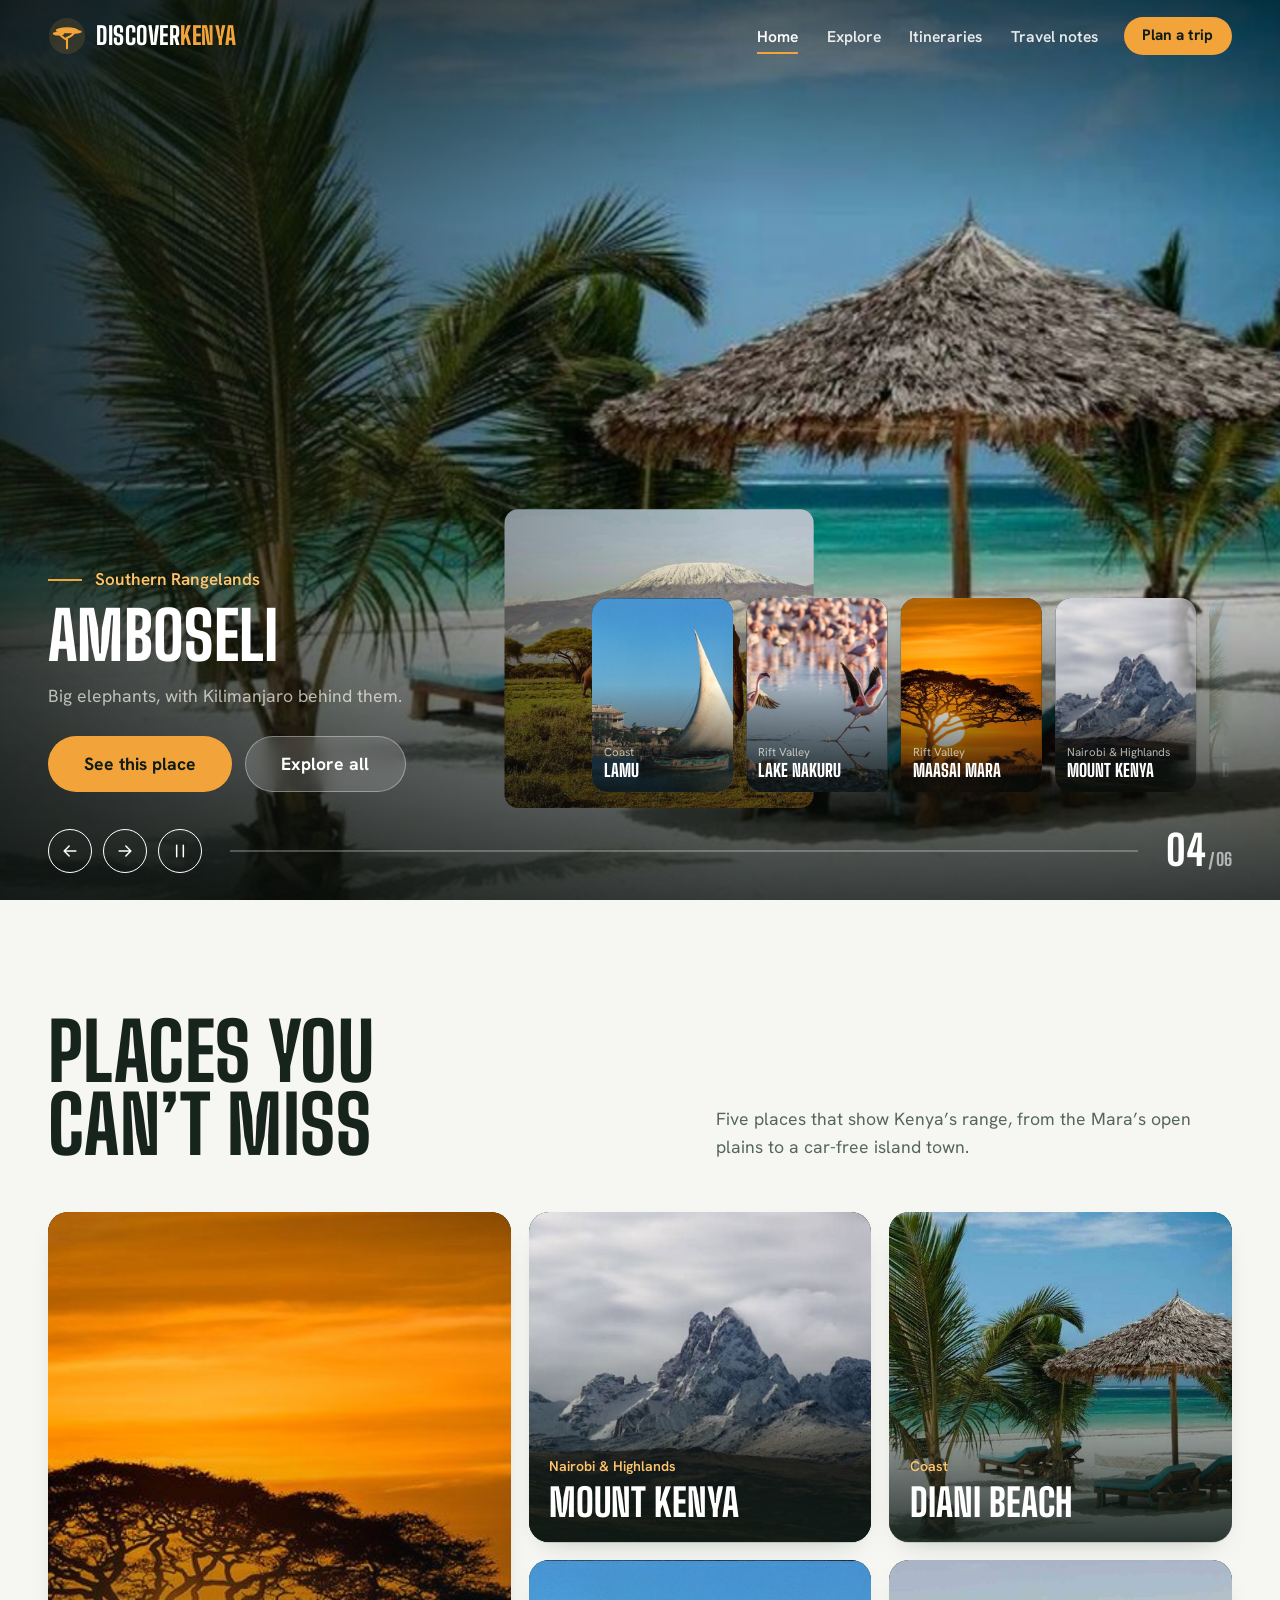
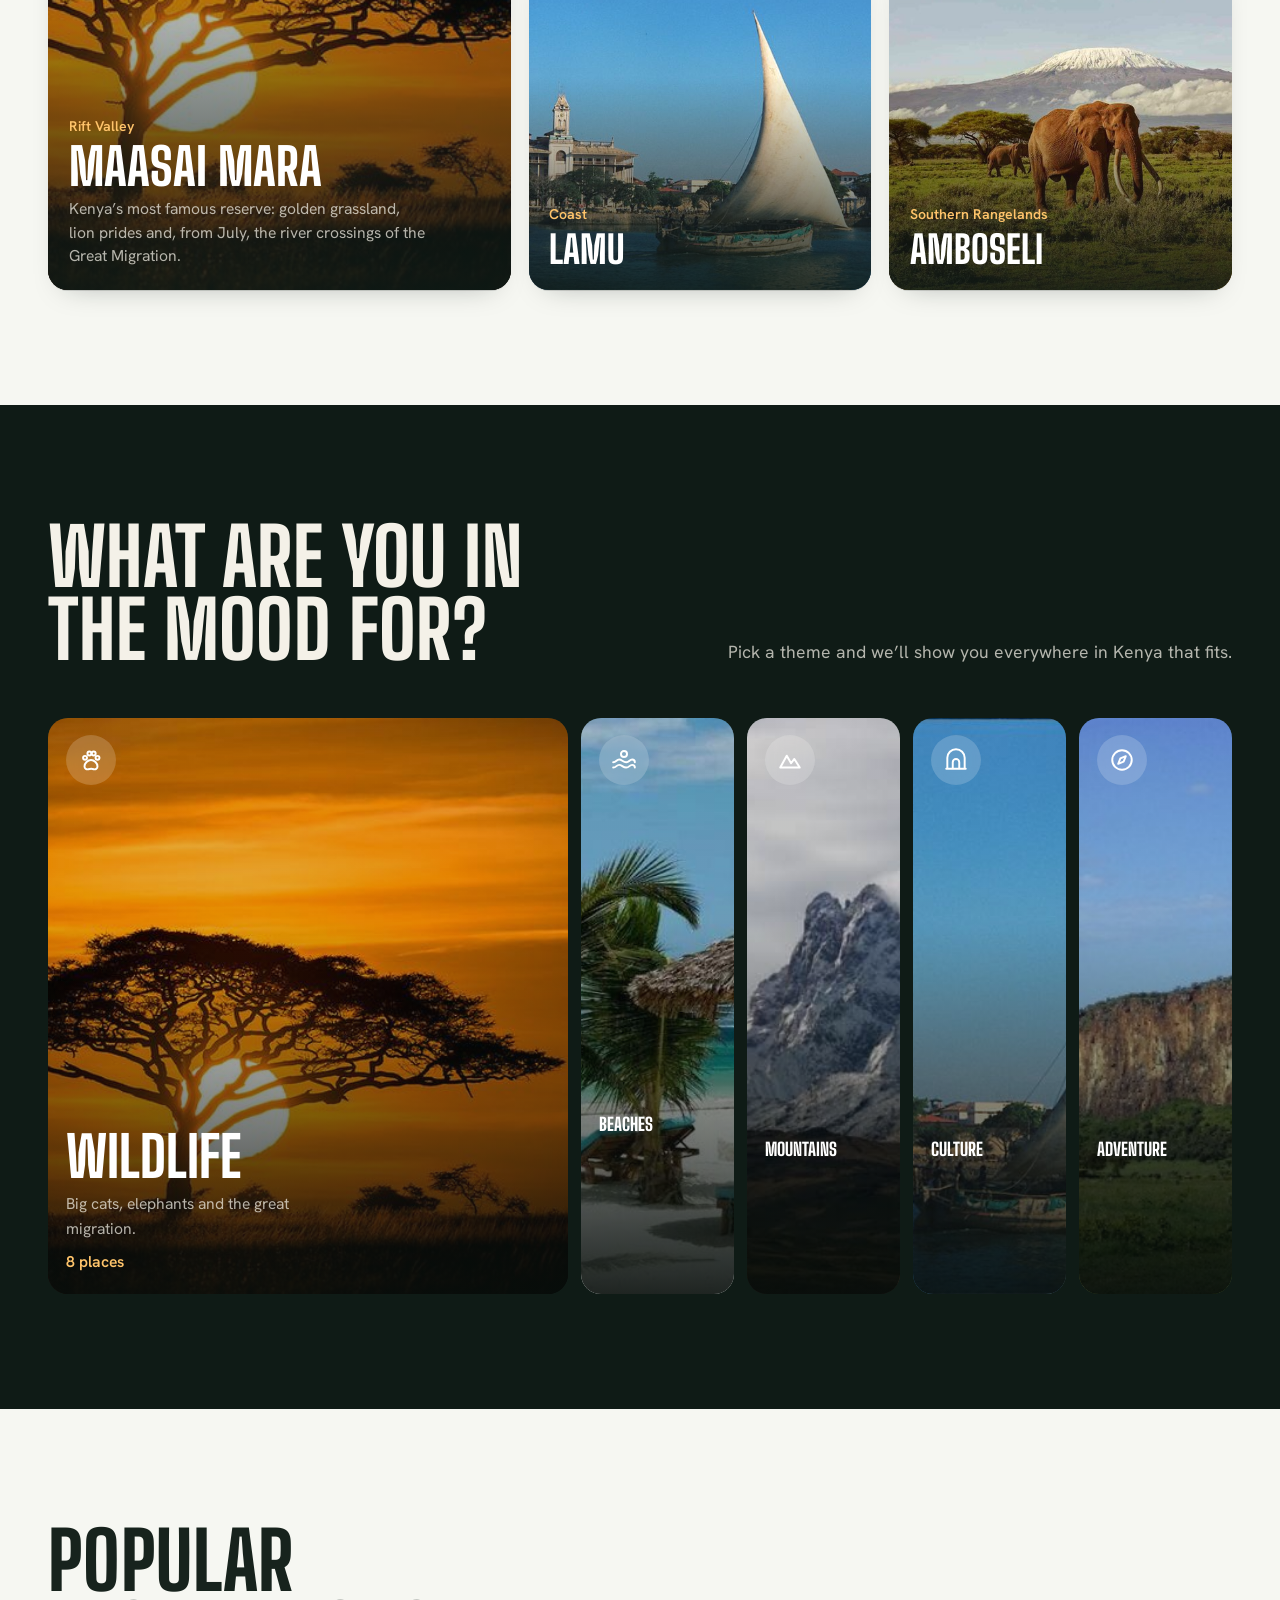
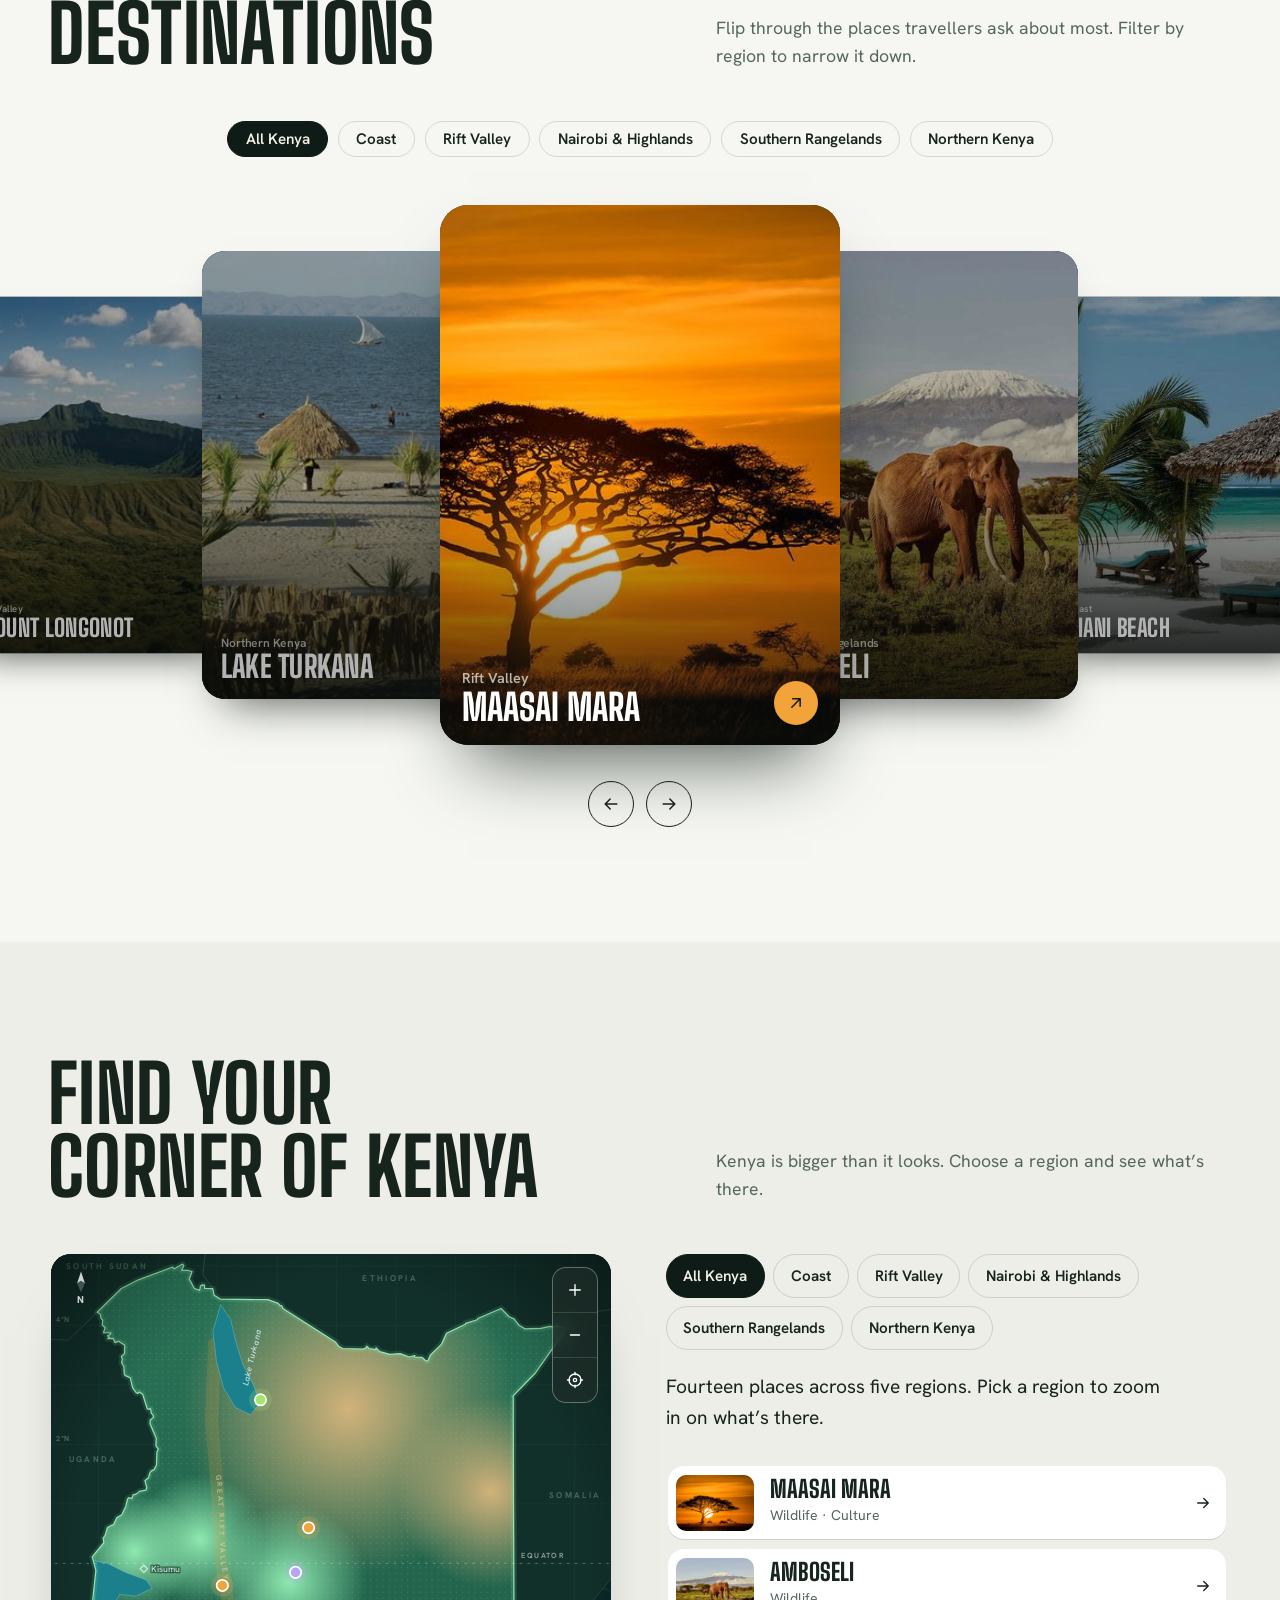
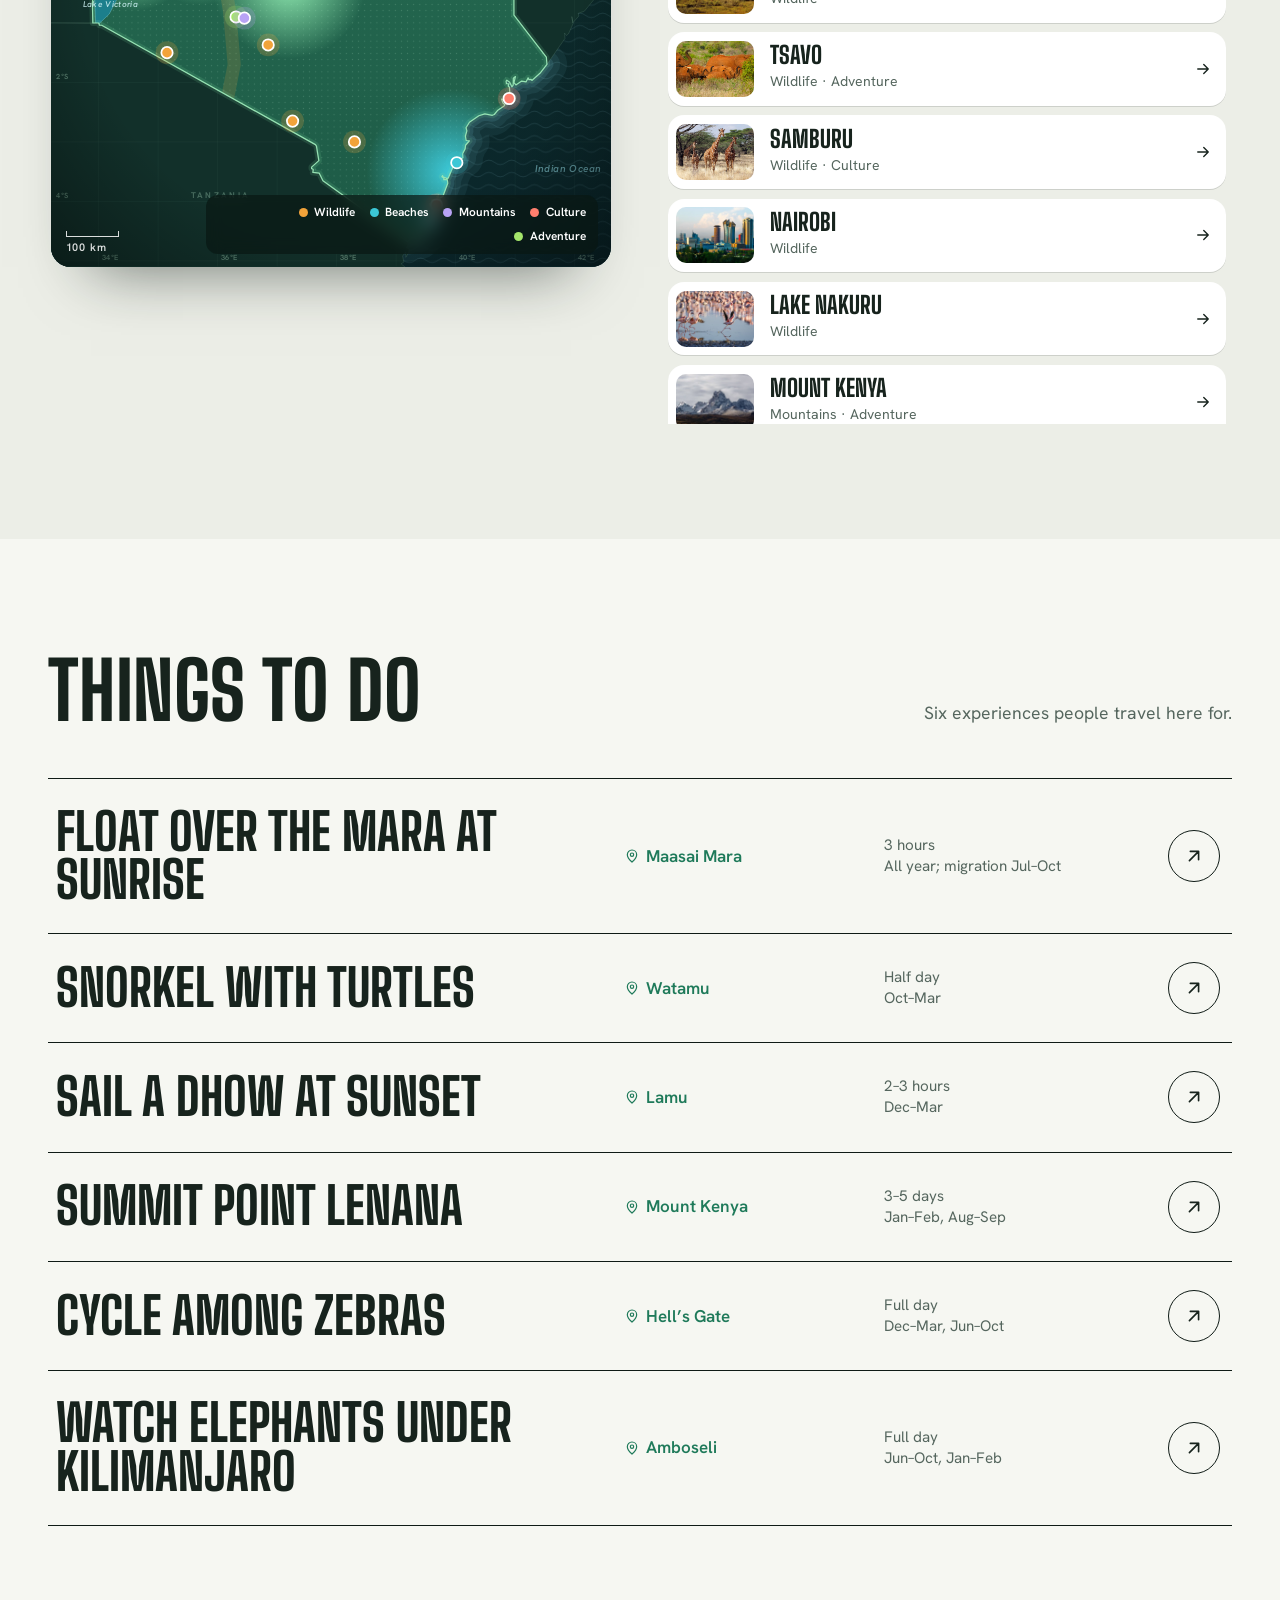
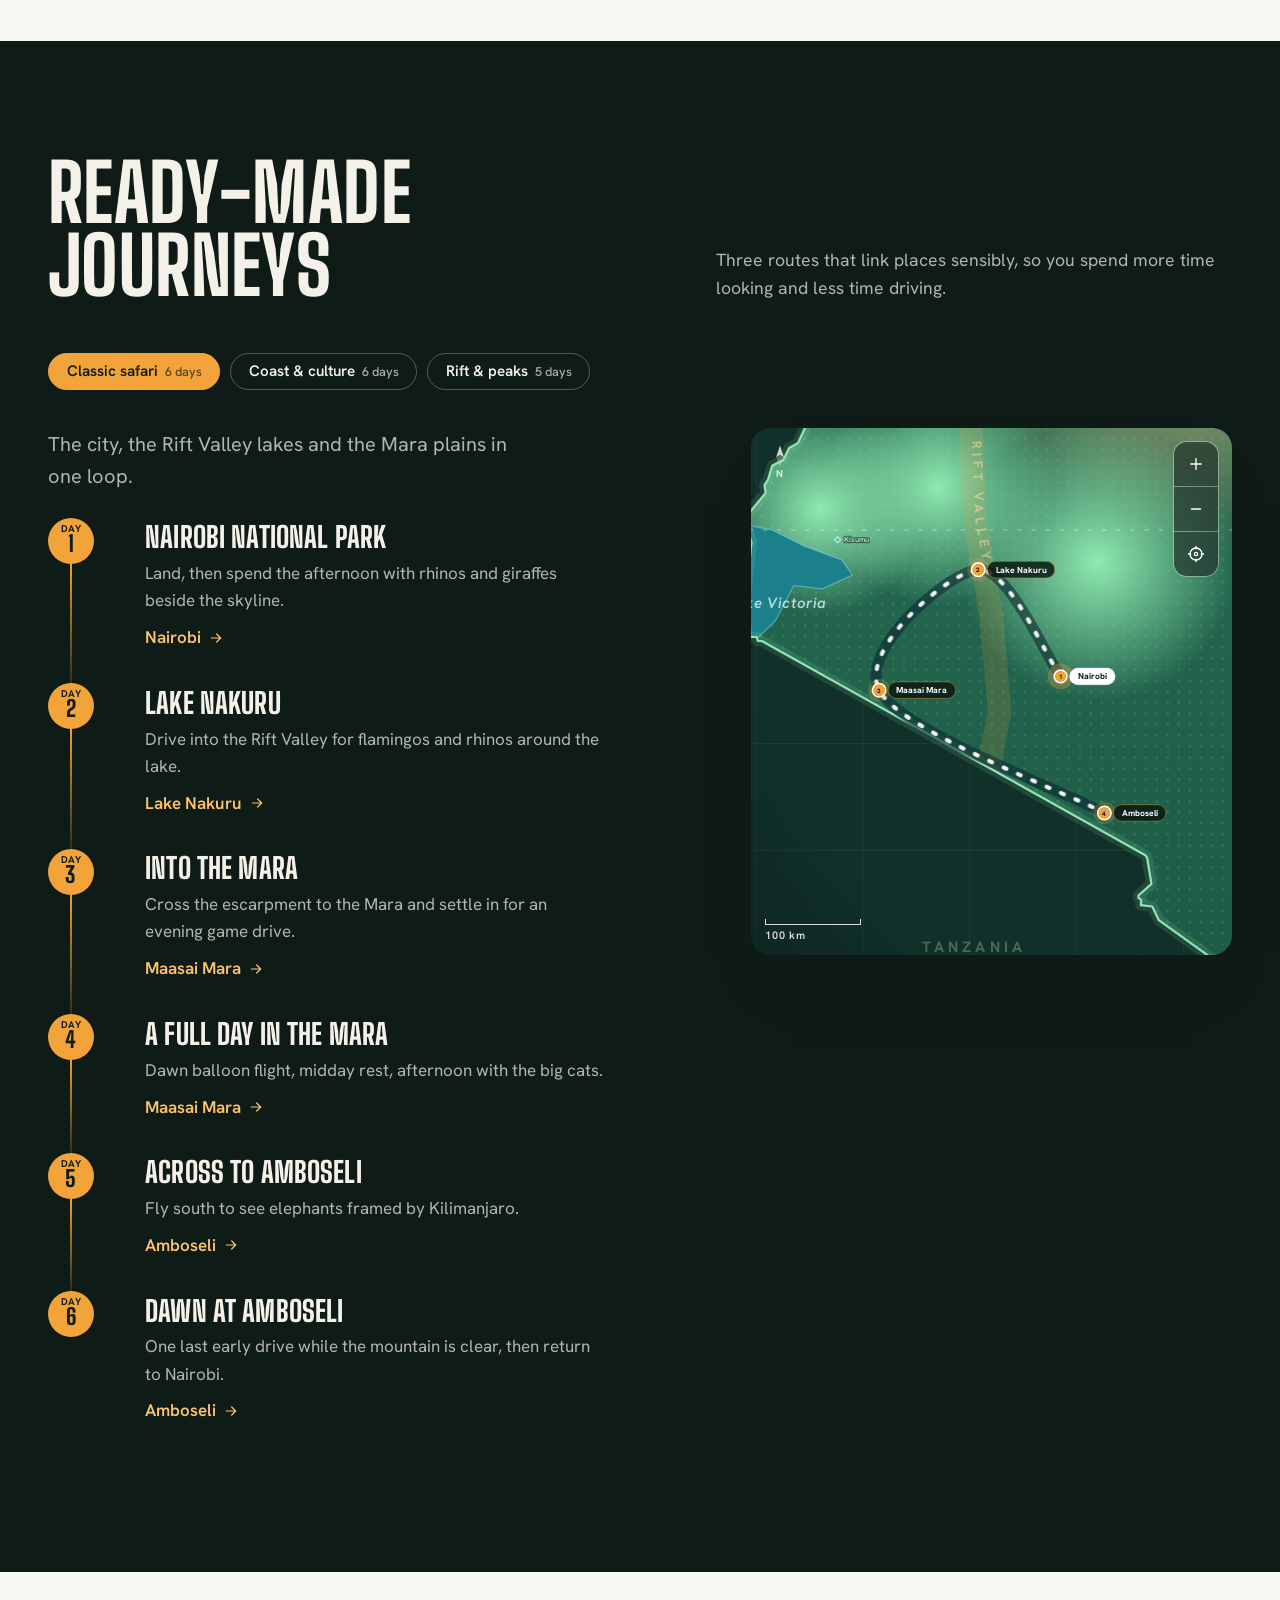
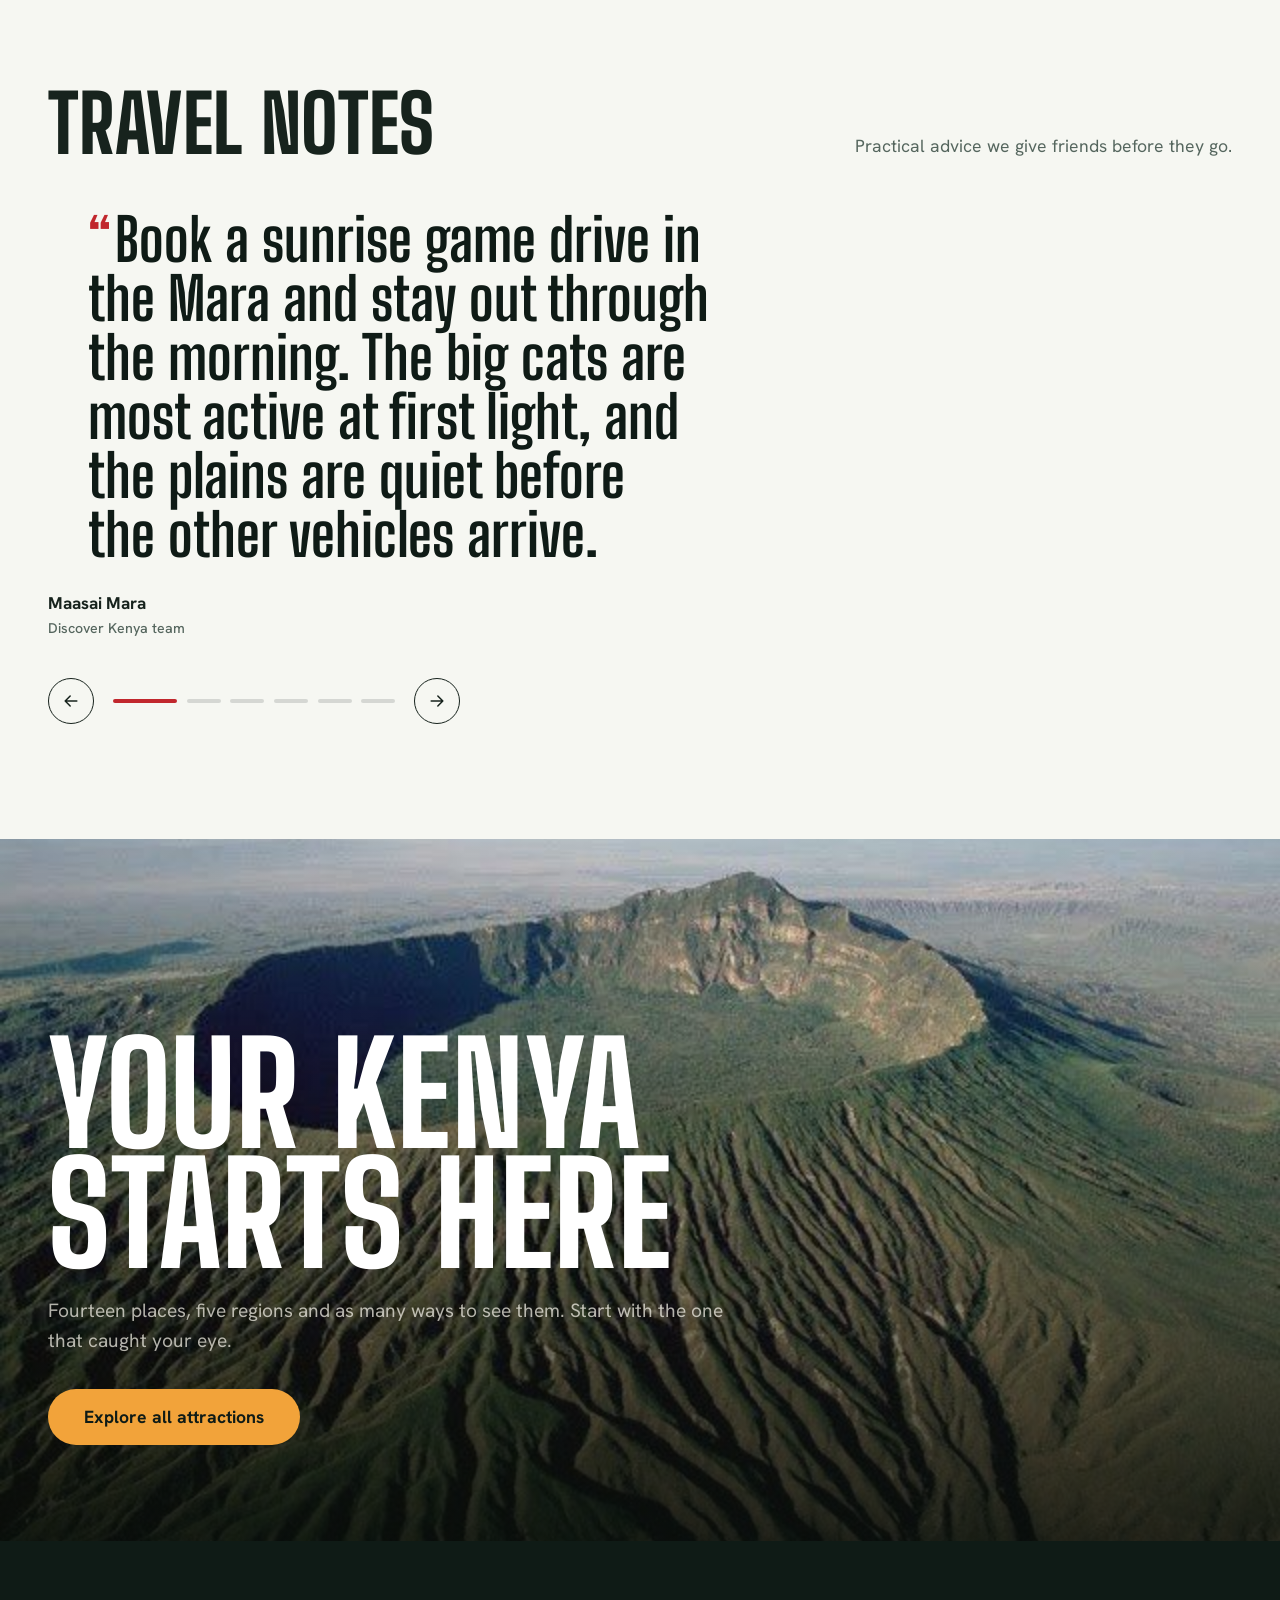
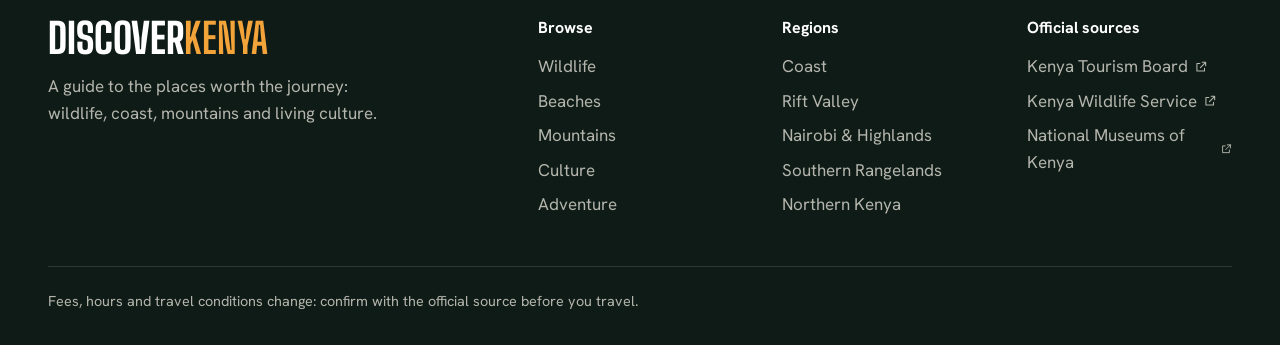
==== commit 961988a4: "Add comment about purpose in index.html" ====
--- a/index.html
+++ b/index.html
@@ -174,5 +174,6 @@
   <script src="js/main.js"></script>
   <script src="js/motion.js"></script>
   <script src="js/home.js"></script>
+  <!-- 7. Why are you here? -->
 </body>
 </html>
